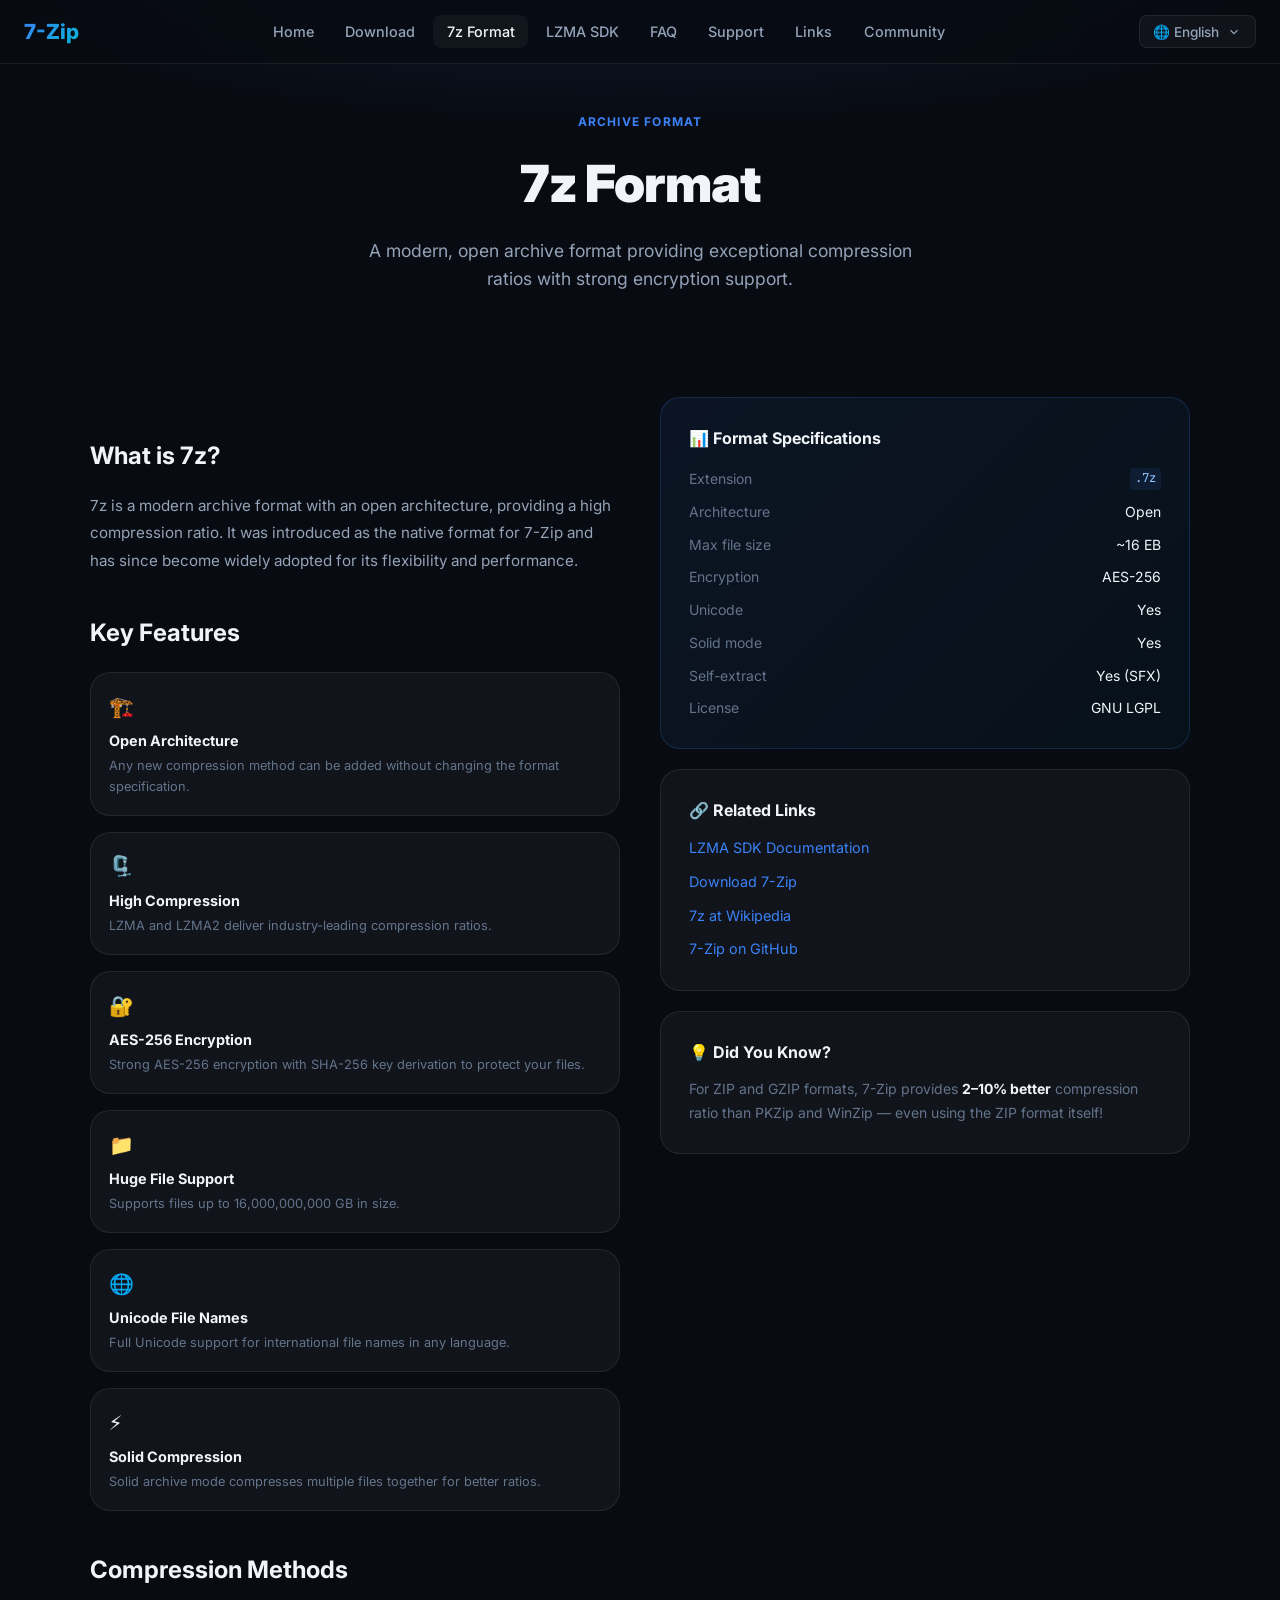
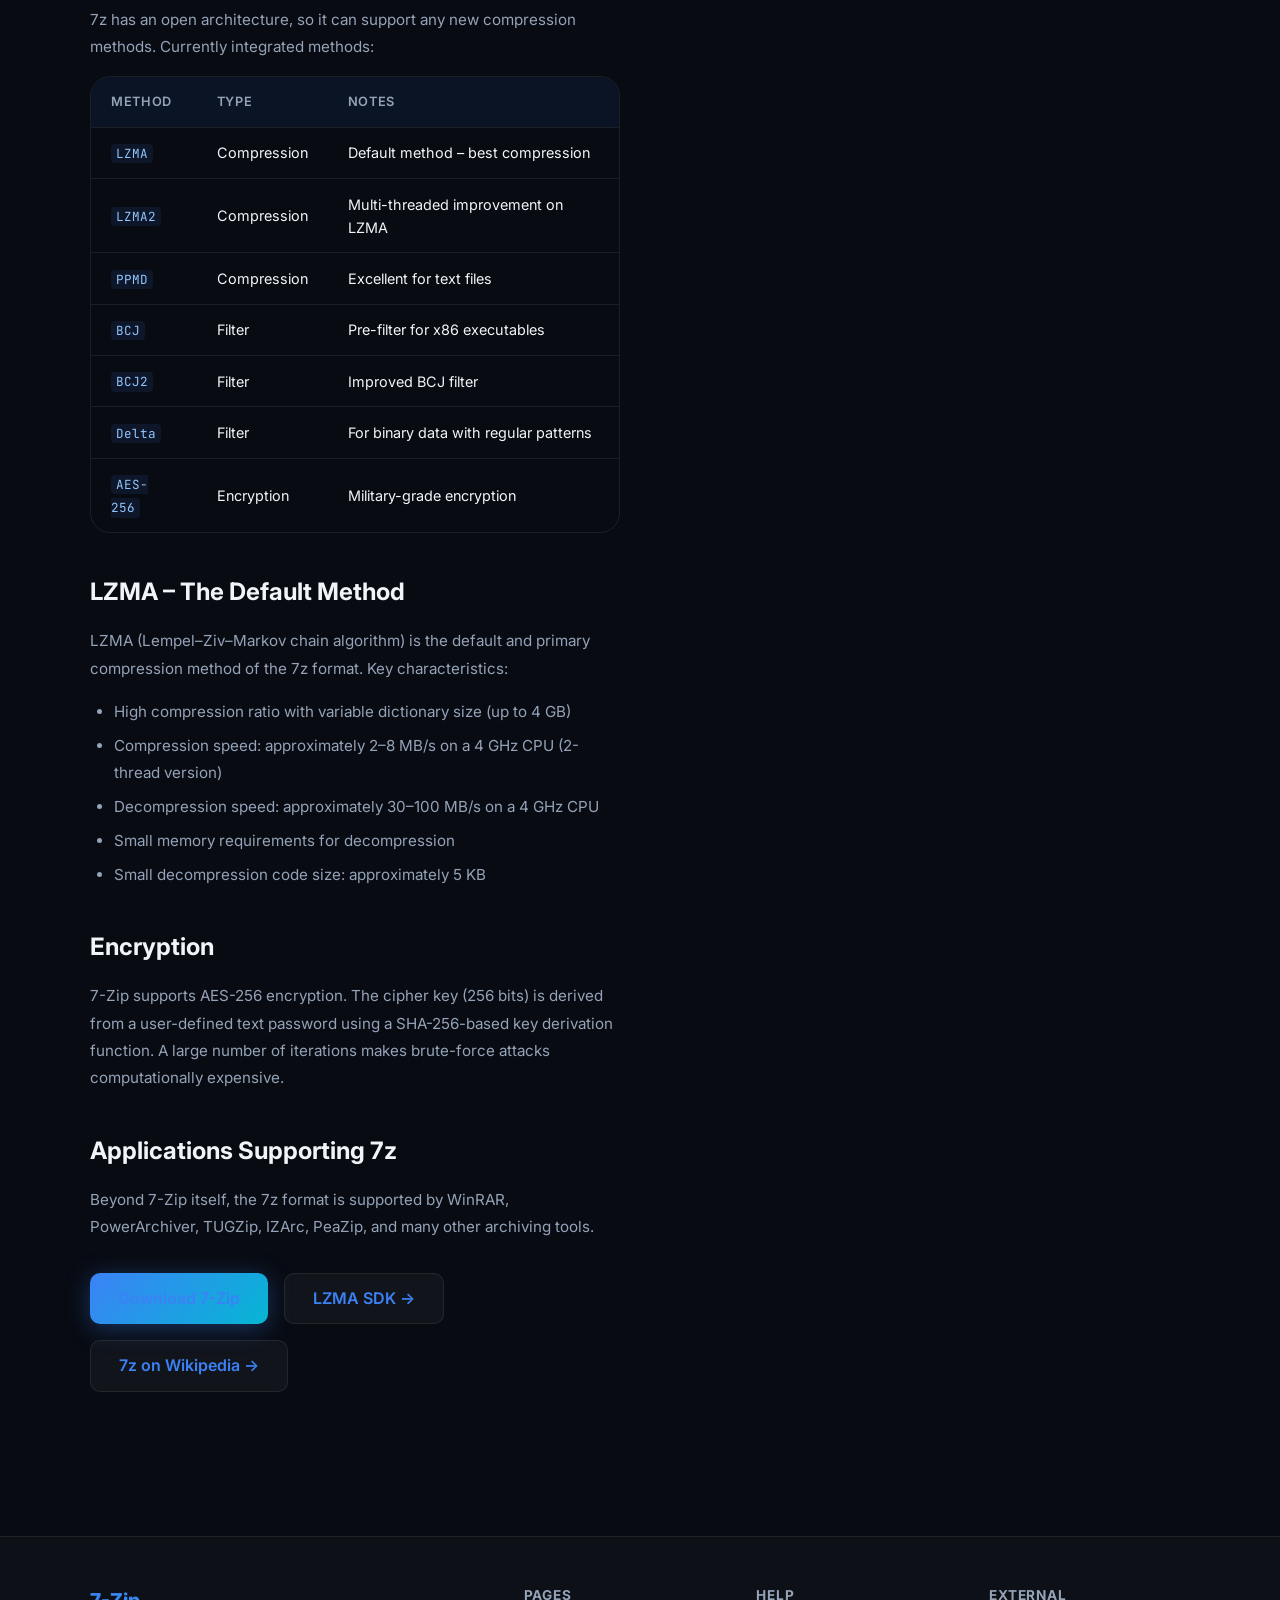
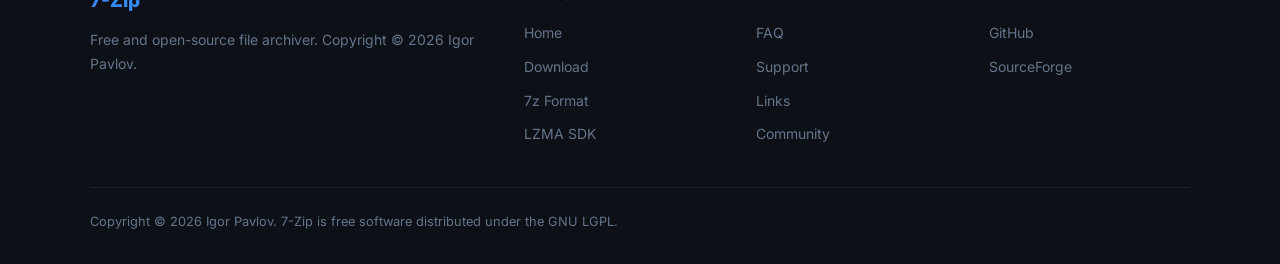
==== 7z.html @ 45fce955 "Initial state before redesign" ====
<!DOCTYPE html>
<html lang="en">
<head>
<meta charset="UTF-8">
<meta name="viewport" content="width=device-width,initial-scale=1">
<title>7z Format – 7-Zip</title>
<meta name="description" content="Learn about the 7z archive format – open architecture, high compression, AES-256 encryption, and more.">
<link rel="stylesheet" href="style.css">
<link rel="icon" href="https://www.7-zip.org/favicon.ico">
</head>
<body>
<nav class="navbar">
  <a href="index.html" class="nav-brand"><img src="7zip-logo.png" alt="7-Zip Logo" onerror="this.style.display='none'"><span class="brand-name">7-Zip</span></a>
  <ul class="nav-links" id="navLinks">
    <li><a href="index.html">Home</a></li><li><a href="download.html">Download</a></li>
    <li><a href="7z.html" class="active">7z Format</a></li><li><a href="sdk.html">LZMA SDK</a></li>
    <li><a href="faq.html">FAQ</a></li><li><a href="support.html">Support</a></li>
    <li><a href="links.html">Links</a></li><li><a href="contributors.html">Community</a></li>
  </ul>
  <div style="display:flex;align-items:center;gap:0.75rem">
    <div class="lang-dropdown" id="langDropdown">
      <button class="lang-btn">🌐 English <svg viewBox="0 0 24 24" fill="none" stroke="currentColor" stroke-width="2"><polyline points="6 9 12 15 18 9"/></svg></button>
      <div class="lang-menu">
        <a href="7z.html" class="current">🇬🇧 English</a>
        <a href="https://sparanoid.com/lab/7z/" target="_blank">🇨🇳 Chinese (Simplified)</a>
        <a href="https://www.7-zip.fr/" target="_blank">🇫🇷 French</a>
        <a href="https://www.7-zip.de/" target="_blank">🇩🇪 German</a>
        <a href="https://7-zip.opensource.jp/" target="_blank">🇯🇵 Japanese</a>
        <a href="https://7zip-es.updatestar.com/" target="_blank">🇪🇸 Spanish</a>
      </div>
    </div>
    <button class="hamburger" id="hamburger" aria-label="Toggle menu"><span></span><span></span><span></span></button>
  </div>
</nav>

<div class="page-hero">
  <div class="section-label">Archive Format</div>
  <h1>7z Format</h1>
  <p>A modern, open archive format providing exceptional compression ratios with strong encryption support.</p>
</div>

<section style="padding:3rem 1.5rem 5rem">
  <div class="container">
    <div class="grid-2" style="gap:2.5rem;align-items:start">
      <div class="prose">
        <h2>What is 7z?</h2>
        <p>7z is a modern archive format with an open architecture, providing a high compression ratio. It was introduced as the native format for 7-Zip and has since become widely adopted for its flexibility and performance.</p>

        <h2>Key Features</h2>
        <div class="grid-2" style="gap:1rem;margin:1.25rem 0">
          <div class="card" style="padding:1.1rem">
            <div style="font-size:1.25rem;margin-bottom:0.4rem">🏗️</div>
            <div style="font-weight:700;font-size:0.9rem;margin-bottom:0.25rem">Open Architecture</div>
            <div style="color:var(--text-muted);font-size:0.8rem">Any new compression method can be added without changing the format specification.</div>
          </div>
          <div class="card" style="padding:1.1rem">
            <div style="font-size:1.25rem;margin-bottom:0.4rem">🗜️</div>
            <div style="font-weight:700;font-size:0.9rem;margin-bottom:0.25rem">High Compression</div>
            <div style="color:var(--text-muted);font-size:0.8rem">LZMA and LZMA2 deliver industry-leading compression ratios.</div>
          </div>
          <div class="card" style="padding:1.1rem">
            <div style="font-size:1.25rem;margin-bottom:0.4rem">🔐</div>
            <div style="font-weight:700;font-size:0.9rem;margin-bottom:0.25rem">AES-256 Encryption</div>
            <div style="color:var(--text-muted);font-size:0.8rem">Strong AES-256 encryption with SHA-256 key derivation to protect your files.</div>
          </div>
          <div class="card" style="padding:1.1rem">
            <div style="font-size:1.25rem;margin-bottom:0.4rem">📁</div>
            <div style="font-weight:700;font-size:0.9rem;margin-bottom:0.25rem">Huge File Support</div>
            <div style="color:var(--text-muted);font-size:0.8rem">Supports files up to 16,000,000,000 GB in size.</div>
          </div>
          <div class="card" style="padding:1.1rem">
            <div style="font-size:1.25rem;margin-bottom:0.4rem">🌐</div>
            <div style="font-weight:700;font-size:0.9rem;margin-bottom:0.25rem">Unicode File Names</div>
            <div style="color:var(--text-muted);font-size:0.8rem">Full Unicode support for international file names in any language.</div>
          </div>
          <div class="card" style="padding:1.1rem">
            <div style="font-size:1.25rem;margin-bottom:0.4rem">⚡</div>
            <div style="font-weight:700;font-size:0.9rem;margin-bottom:0.25rem">Solid Compression</div>
            <div style="color:var(--text-muted);font-size:0.8rem">Solid archive mode compresses multiple files together for better ratios.</div>
          </div>
        </div>

        <h2>Compression Methods</h2>
        <p>7z has an open architecture, so it can support any new compression methods. Currently integrated methods:</p>
        <div class="table-wrap" style="margin:1rem 0">
          <table>
            <thead><tr><th>Method</th><th>Type</th><th>Notes</th></tr></thead>
            <tbody>
              <tr><td><code>LZMA</code></td><td>Compression</td><td>Default method – best compression</td></tr>
              <tr><td><code>LZMA2</code></td><td>Compression</td><td>Multi-threaded improvement on LZMA</td></tr>
              <tr><td><code>PPMD</code></td><td>Compression</td><td>Excellent for text files</td></tr>
              <tr><td><code>BCJ</code></td><td>Filter</td><td>Pre-filter for x86 executables</td></tr>
              <tr><td><code>BCJ2</code></td><td>Filter</td><td>Improved BCJ filter</td></tr>
              <tr><td><code>Delta</code></td><td>Filter</td><td>For binary data with regular patterns</td></tr>
              <tr><td><code>AES-256</code></td><td>Encryption</td><td>Military-grade encryption</td></tr>
            </tbody>
          </table>
        </div>

        <h2>LZMA – The Default Method</h2>
        <p>LZMA (Lempel–Ziv–Markov chain algorithm) is the default and primary compression method of the 7z format. Key characteristics:</p>
        <ul>
          <li>High compression ratio with variable dictionary size (up to 4 GB)</li>
          <li>Compression speed: approximately 2–8 MB/s on a 4 GHz CPU (2-thread version)</li>
          <li>Decompression speed: approximately 30–100 MB/s on a 4 GHz CPU</li>
          <li>Small memory requirements for decompression</li>
          <li>Small decompression code size: approximately 5 KB</li>
        </ul>

        <h2>Encryption</h2>
        <p>7-Zip supports AES-256 encryption. The cipher key (256 bits) is derived from a user-defined text password using a SHA-256-based key derivation function. A large number of iterations makes brute-force attacks computationally expensive.</p>

        <h2>Applications Supporting 7z</h2>
        <p>Beyond 7-Zip itself, the 7z format is supported by WinRAR, PowerArchiver, TUGZip, IZArc, PeaZip, and many other archiving tools.</p>

        <div style="margin-top:2rem;display:flex;gap:1rem;flex-wrap:wrap">
          <a href="download.html" class="btn btn-primary" id="dl7zPage">Download 7-Zip</a>
          <a href="sdk.html" class="btn btn-secondary" id="lzmaSdkLink">LZMA SDK →</a>
          <a href="https://en.wikipedia.org/wiki/7z" target="_blank" class="btn btn-secondary" id="wiki7zLink">7z on Wikipedia →</a>
        </div>
      </div>

      <!-- SIDEBAR -->
      <div style="display:flex;flex-direction:column;gap:1.25rem">
        <div class="card" style="background:linear-gradient(135deg,rgba(59,130,246,0.08),rgba(6,182,212,0.04));border-color:rgba(59,130,246,0.2)">
          <div style="font-weight:700;margin-bottom:1rem;font-size:1rem">📊 Format Specifications</div>
          <div style="display:flex;flex-direction:column;gap:0.65rem">
            <div style="display:flex;justify-content:space-between;font-size:0.875rem"><span style="color:var(--text-muted)">Extension</span><code>.7z</code></div>
            <div style="display:flex;justify-content:space-between;font-size:0.875rem"><span style="color:var(--text-muted)">Architecture</span><span>Open</span></div>
            <div style="display:flex;justify-content:space-between;font-size:0.875rem"><span style="color:var(--text-muted)">Max file size</span><span>~16 EB</span></div>
            <div style="display:flex;justify-content:space-between;font-size:0.875rem"><span style="color:var(--text-muted)">Encryption</span><span>AES-256</span></div>
            <div style="display:flex;justify-content:space-between;font-size:0.875rem"><span style="color:var(--text-muted)">Unicode</span><span>Yes</span></div>
            <div style="display:flex;justify-content:space-between;font-size:0.875rem"><span style="color:var(--text-muted)">Solid mode</span><span>Yes</span></div>
            <div style="display:flex;justify-content:space-between;font-size:0.875rem"><span style="color:var(--text-muted)">Self-extract</span><span>Yes (SFX)</span></div>
            <div style="display:flex;justify-content:space-between;font-size:0.875rem"><span style="color:var(--text-muted)">License</span><span>GNU LGPL</span></div>
          </div>
        </div>

        <div class="card">
          <div style="font-weight:700;margin-bottom:0.75rem;font-size:1rem">🔗 Related Links</div>
          <ul class="link-list">
            <li><a href="sdk.html">LZMA SDK Documentation</a></li>
            <li><a href="download.html">Download 7-Zip</a></li>
            <li><a href="https://en.wikipedia.org/wiki/7z" target="_blank">7z at Wikipedia</a></li>
            <li><a href="https://github.com/ip7z/7zip" target="_blank">7-Zip on GitHub</a></li>
          </ul>
        </div>

        <div class="card">
          <div style="font-weight:700;margin-bottom:0.75rem;font-size:1rem">💡 Did You Know?</div>
          <p style="color:var(--text-muted);font-size:0.875rem;line-height:1.7">For ZIP and GZIP formats, 7-Zip provides <strong style="color:var(--text)">2–10% better</strong> compression ratio than PKZip and WinZip — even using the ZIP format itself!</p>
        </div>
      </div>
    </div>
  </div>
</section>

<footer>
  <div class="footer-inner">
    <div class="footer-grid">
      <div class="footer-brand"><div style="font-size:1.2rem;font-weight:800;background:linear-gradient(135deg,#3b82f6,#06b6d4);-webkit-background-clip:text;-webkit-text-fill-color:transparent;background-clip:text">7-Zip</div><p>Free and open-source file archiver. Copyright &copy; 2026 Igor Pavlov.</p></div>
      <div class="footer-col"><h4>Pages</h4><ul><li><a href="index.html">Home</a></li><li><a href="download.html">Download</a></li><li><a href="7z.html">7z Format</a></li><li><a href="sdk.html">LZMA SDK</a></li></ul></div>
      <div class="footer-col"><h4>Help</h4><ul><li><a href="faq.html">FAQ</a></li><li><a href="support.html">Support</a></li><li><a href="links.html">Links</a></li><li><a href="contributors.html">Community</a></li></ul></div>
      <div class="footer-col"><h4>External</h4><ul><li><a href="https://github.com/ip7z/7zip" target="_blank">GitHub</a></li><li><a href="https://sourceforge.net/projects/sevenzip/" target="_blank">SourceForge</a></li></ul></div>
    </div>
    <div class="footer-bottom"><p>Copyright &copy; 2026 Igor Pavlov. 7-Zip is free software distributed under the GNU LGPL.</p></div>
  </div>
</footer>
<button class="scroll-top" id="scrollTop" aria-label="Scroll to top">↑</button>
<script src="script.js"></script>
</body>
</html>
---- style.css ----
@import url('https://fonts.googleapis.com/css2?family=Inter:wght@300;400;500;600;700;800;900&family=JetBrains+Mono:wght@400;600&display=swap');

:root {
  --bg: #080b12;
  --bg2: #0d1117;
  --bg3: #111827;
  --glass: rgba(255,255,255,0.04);
  --glass-border: rgba(255,255,255,0.08);
  --primary: #3b82f6;
  --primary-glow: rgba(59,130,246,0.4);
  --cyan: #06b6d4;
  --green: #10b981;
  --text: #f1f5f9;
  --text-muted: #64748b;
  --text-dim: #94a3b8;
  --radius: 12px;
  --radius-lg: 20px;
  --transition: 0.25s cubic-bezier(0.4,0,0.2,1);
}

*,*::before,*::after{box-sizing:border-box;margin:0;padding:0}

html{scroll-behavior:smooth}

body{
  font-family:'Inter',system-ui,sans-serif;
  background:var(--bg);
  color:var(--text);
  line-height:1.6;
  min-height:100vh;
  overflow-x:hidden;
}

/* NAV */
.navbar{
  position:fixed;top:0;left:0;right:0;z-index:1000;
  background:rgba(8,11,18,0.85);
  backdrop-filter:blur(20px);
  border-bottom:1px solid var(--glass-border);
  padding:0 1.5rem;
  height:64px;
  display:flex;align-items:center;justify-content:space-between;
  transition:background var(--transition);
}
.nav-brand{
  display:flex;align-items:center;gap:0.75rem;
  text-decoration:none;color:var(--text);
  font-weight:800;font-size:1.3rem;
}
.nav-brand img{height:36px;width:auto}
.nav-brand .brand-name{
  background:linear-gradient(135deg,#3b82f6,#06b6d4);
  -webkit-background-clip:text;-webkit-text-fill-color:transparent;background-clip:text;
}
.nav-links{
  display:flex;align-items:center;gap:0.25rem;
  list-style:none;
}
.nav-links a{
  color:var(--text-dim);text-decoration:none;font-size:0.9rem;font-weight:500;
  padding:0.5rem 0.85rem;border-radius:8px;
  transition:all var(--transition);
}
.nav-links a:hover,.nav-links a.active{color:var(--text);background:var(--glass)}

/* Language dropdown */
.lang-dropdown{position:relative}
.lang-btn{
  display:flex;align-items:center;gap:0.5rem;
  background:var(--glass);border:1px solid var(--glass-border);
  color:var(--text-dim);font-size:0.85rem;font-weight:500;
  padding:0.45rem 0.85rem;border-radius:8px;cursor:pointer;
  transition:all var(--transition);font-family:inherit;
}
.lang-btn:hover{color:var(--text);border-color:var(--primary)}
.lang-btn svg{width:14px;height:14px;transition:transform var(--transition)}
.lang-dropdown.open .lang-btn svg{transform:rotate(180deg)}
.lang-menu{
  position:absolute;top:calc(100% + 8px);right:0;
  background:var(--bg3);border:1px solid var(--glass-border);
  border-radius:var(--radius);padding:0.5rem;
  min-width:200px;display:none;z-index:999;
  box-shadow:0 20px 60px rgba(0,0,0,0.5);
}
.lang-dropdown.open .lang-menu{display:block}
.lang-menu a{
  display:block;color:var(--text-dim);text-decoration:none;
  font-size:0.875rem;padding:0.5rem 0.75rem;border-radius:6px;
  transition:all var(--transition);
}
.lang-menu a:hover{color:var(--text);background:var(--glass)}
.lang-menu a.current{color:var(--primary);background:rgba(59,130,246,0.1)}

/* Hamburger */
.hamburger{display:none;flex-direction:column;gap:5px;cursor:pointer;background:none;border:none;padding:0.5rem}
.hamburger span{display:block;width:22px;height:2px;background:var(--text-dim);border-radius:2px;transition:all var(--transition)}

/* HERO */
.hero{
  min-height:100vh;display:flex;align-items:center;justify-content:center;
  text-align:center;padding:8rem 1.5rem 4rem;
  position:relative;overflow:hidden;
}
.hero-bg{
  position:absolute;inset:0;z-index:0;
  background:radial-gradient(ellipse 80% 60% at 50% 0%,rgba(59,130,246,0.12) 0%,transparent 70%),
             radial-gradient(ellipse 50% 50% at 80% 80%,rgba(6,182,212,0.08) 0%,transparent 60%);
}
.hero-content{position:relative;z-index:1;max-width:800px;margin:0 auto}
.hero-badge{
  display:inline-flex;align-items:center;gap:0.5rem;
  background:rgba(59,130,246,0.1);border:1px solid rgba(59,130,246,0.25);
  color:var(--primary);font-size:0.8rem;font-weight:600;letter-spacing:0.05em;
  padding:0.35rem 1rem;border-radius:50px;margin-bottom:1.5rem;
  text-transform:uppercase;
}
.hero h1{
  font-size:clamp(2.5rem,6vw,5rem);font-weight:900;line-height:1.1;
  margin-bottom:1.25rem;letter-spacing:-0.02em;
}
.hero h1 span{
  background:linear-gradient(135deg,#3b82f6 0%,#06b6d4 50%,#10b981 100%);
  -webkit-background-clip:text;-webkit-text-fill-color:transparent;background-clip:text;
}
.hero-desc{font-size:1.2rem;color:var(--text-dim);max-width:560px;margin:0 auto 2.5rem}
.hero-actions{display:flex;gap:1rem;justify-content:center;flex-wrap:wrap}
.btn{
  display:inline-flex;align-items:center;gap:0.5rem;
  padding:0.75rem 1.75rem;border-radius:10px;
  font-size:1rem;font-weight:600;text-decoration:none;
  cursor:pointer;border:none;font-family:inherit;
  transition:all var(--transition);position:relative;overflow:hidden;
}
.btn-primary{
  background:linear-gradient(135deg,#3b82f6,#06b6d4);
  color:#fff;box-shadow:0 4px 24px rgba(59,130,246,0.35);
}
.btn-primary:hover{transform:translateY(-2px);box-shadow:0 8px 32px rgba(59,130,246,0.5)}
.btn-secondary{
  background:var(--glass);border:1px solid var(--glass-border);color:var(--text);
}
.btn-secondary:hover{background:rgba(255,255,255,0.08);border-color:rgba(255,255,255,0.15);transform:translateY(-2px)}
.btn-green{background:linear-gradient(135deg,#10b981,#059669);color:#fff;box-shadow:0 4px 24px rgba(16,185,129,0.3)}
.btn-green:hover{transform:translateY(-2px);box-shadow:0 8px 32px rgba(16,185,129,0.45)}
.btn-sm{padding:0.5rem 1.1rem;font-size:0.875rem}

/* STATS */
.stats-bar{
  display:flex;justify-content:center;gap:3rem;flex-wrap:wrap;
  padding:2rem 1.5rem;margin-top:1rem;
}
.stat-item{text-align:center}
.stat-num{font-size:1.75rem;font-weight:800;color:var(--text)}
.stat-num span{background:linear-gradient(135deg,#3b82f6,#06b6d4);-webkit-background-clip:text;-webkit-text-fill-color:transparent;background-clip:text}
.stat-label{font-size:0.8rem;color:var(--text-muted);text-transform:uppercase;letter-spacing:0.05em;font-weight:500}

/* SECTIONS */
section{padding:5rem 1.5rem}
.container{max-width:1100px;margin:0 auto}
.section-label{
  font-size:0.75rem;font-weight:700;text-transform:uppercase;letter-spacing:0.1em;
  color:var(--primary);margin-bottom:0.75rem;
}
.section-title{font-size:clamp(1.75rem,3vw,2.5rem);font-weight:800;margin-bottom:1rem;letter-spacing:-0.01em}
.section-desc{color:var(--text-dim);font-size:1.05rem;max-width:550px}

/* CARDS */
.card{
  background:var(--glass);border:1px solid var(--glass-border);
  border-radius:var(--radius-lg);padding:1.75rem;
  transition:all var(--transition);
}
.card:hover{border-color:rgba(59,130,246,0.3);background:rgba(255,255,255,0.06);transform:translateY(-2px)}

.grid-2{display:grid;grid-template-columns:repeat(auto-fit,minmax(280px,1fr));gap:1.5rem}
.grid-3{display:grid;grid-template-columns:repeat(auto-fit,minmax(220px,1fr));gap:1.5rem}
.grid-4{display:grid;grid-template-columns:repeat(auto-fit,minmax(180px,1fr));gap:1.25rem}

/* FEATURE CARD */
.feature-icon{
  width:48px;height:48px;border-radius:12px;
  background:rgba(59,130,246,0.1);border:1px solid rgba(59,130,246,0.2);
  display:flex;align-items:center;justify-content:center;
  margin-bottom:1rem;font-size:1.5rem;
}
.feature-title{font-size:1.05rem;font-weight:700;margin-bottom:0.5rem}
.feature-desc{color:var(--text-dim);font-size:0.9rem;line-height:1.6}

/* TABLE */
.table-wrap{overflow-x:auto;border-radius:var(--radius-lg);border:1px solid var(--glass-border)}
table{width:100%;border-collapse:collapse;font-size:0.9rem}
th{background:rgba(59,130,246,0.08);color:var(--text-dim);font-weight:600;font-size:0.8rem;text-transform:uppercase;letter-spacing:0.05em;padding:0.9rem 1.25rem;text-align:left}
td{padding:0.85rem 1.25rem;border-top:1px solid var(--glass-border)}
tr:hover td{background:var(--glass)}
.badge{
  display:inline-block;padding:0.2rem 0.65rem;border-radius:50px;font-size:0.75rem;font-weight:600;
}
.badge-blue{background:rgba(59,130,246,0.15);color:#60a5fa}
.badge-green{background:rgba(16,185,129,0.15);color:#34d399}
.badge-orange{background:rgba(245,158,11,0.15);color:#fbbf24}
.badge-purple{background:rgba(168,85,247,0.15);color:#c084fc}

/* CODE */
pre,code{font-family:'JetBrains Mono',monospace}
pre{
  background:rgba(0,0,0,0.4);border:1px solid var(--glass-border);
  border-radius:var(--radius);padding:1.25rem;overflow-x:auto;font-size:0.875rem;
  color:#a5f3fc;line-height:1.7;margin:1rem 0;
}
code{background:rgba(59,130,246,0.1);color:#93c5fd;padding:0.1em 0.4em;border-radius:4px;font-size:0.875em}

/* FAQ ACCORDION */
.faq-item{border:1px solid var(--glass-border);border-radius:var(--radius);margin-bottom:0.75rem;overflow:hidden;transition:border-color var(--transition)}
.faq-item.open{border-color:rgba(59,130,246,0.3)}
.faq-question{
  width:100%;background:var(--glass);border:none;color:var(--text);
  font-family:inherit;font-size:0.95rem;font-weight:600;
  padding:1.1rem 1.25rem;text-align:left;cursor:pointer;
  display:flex;justify-content:space-between;align-items:center;gap:1rem;
  transition:background var(--transition);
}
.faq-question:hover{background:rgba(255,255,255,0.06)}
.faq-icon{flex-shrink:0;width:20px;height:20px;background:rgba(59,130,246,0.15);border-radius:50%;display:flex;align-items:center;justify-content:center;transition:transform var(--transition);font-size:0.8rem}
.faq-item.open .faq-icon{transform:rotate(45deg);background:var(--primary)}
.faq-answer{max-height:0;overflow:hidden;transition:max-height 0.4s ease;padding:0 1.25rem}
.faq-item.open .faq-answer{max-height:800px;padding-bottom:1.25rem}
.faq-answer p,.faq-answer li{color:var(--text-dim);font-size:0.9rem;line-height:1.75}
.faq-answer ul{padding-left:1.25rem;margin-top:0.5rem}
.faq-answer li{margin-bottom:0.35rem}

/* PAGE HERO (sub-pages) */
.page-hero{
  padding:7rem 1.5rem 3.5rem;
  background:radial-gradient(ellipse 70% 50% at 50% 0%,rgba(59,130,246,0.1) 0%,transparent 70%);
  text-align:center;
}
.page-hero h1{font-size:clamp(2rem,4vw,3.25rem);font-weight:900;margin-bottom:0.75rem;letter-spacing:-0.02em}
.page-hero p{color:var(--text-dim);font-size:1.1rem;max-width:560px;margin:0 auto}

/* DOWNLOAD */
.dl-section{margin-bottom:3rem}
.dl-section-title{
  font-size:1.25rem;font-weight:700;margin-bottom:1.25rem;
  display:flex;align-items:center;gap:0.75rem;
}
.dl-section-title::before{content:'';display:block;width:4px;height:22px;background:linear-gradient(180deg,#3b82f6,#06b6d4);border-radius:4px}
.os-tabs{display:flex;gap:0.5rem;flex-wrap:wrap;margin-bottom:1.5rem}
.os-tab{
  background:var(--glass);border:1px solid var(--glass-border);
  color:var(--text-dim);font-size:0.85rem;font-weight:600;
  padding:0.5rem 1.1rem;border-radius:8px;cursor:pointer;
  transition:all var(--transition);font-family:inherit;
}
.os-tab:hover,.os-tab.active{color:var(--text);background:rgba(59,130,246,0.1);border-color:rgba(59,130,246,0.3)}

/* CONTRIBUTORS */
.contrib-card{
  background:var(--glass);border:1px solid var(--glass-border);
  border-radius:var(--radius-lg);padding:1.5rem;
  display:flex;align-items:center;gap:1rem;
  transition:all var(--transition);
}
.contrib-card:hover{border-color:rgba(59,130,246,0.3);transform:translateY(-2px)}
.contrib-avatar{
  width:52px;height:52px;border-radius:50%;
  background:linear-gradient(135deg,#3b82f6,#06b6d4);
  display:flex;align-items:center;justify-content:center;
  font-weight:700;font-size:1.2rem;color:#fff;flex-shrink:0;
}
.contrib-avatar img{width:52px;height:52px;border-radius:50%;object-fit:cover}
.contrib-name{font-weight:700;font-size:0.95rem}
.contrib-role{color:var(--text-dim);font-size:0.8rem;margin-top:0.15rem}

/* GITHUB STATS */
.gh-stat{
  background:var(--glass);border:1px solid var(--glass-border);
  border-radius:var(--radius-lg);padding:1.5rem;text-align:center;
}
.gh-stat-num{font-size:2rem;font-weight:800;line-height:1}
.gh-stat-num.blue{background:linear-gradient(135deg,#3b82f6,#06b6d4);-webkit-background-clip:text;-webkit-text-fill-color:transparent;background-clip:text}
.gh-stat-num.green{background:linear-gradient(135deg,#10b981,#06b6d4);-webkit-background-clip:text;-webkit-text-fill-color:transparent;background-clip:text}
.gh-stat-num.orange{background:linear-gradient(135deg,#f59e0b,#ef4444);-webkit-background-clip:text;-webkit-text-fill-color:transparent;background-clip:text}
.gh-stat-label{font-size:0.8rem;color:var(--text-muted);text-transform:uppercase;letter-spacing:0.05em;margin-top:0.35rem;font-weight:500}

/* LANG BAR */
.lang-bar{
  background:rgba(59,130,246,0.05);border:1px solid rgba(59,130,246,0.12);
  border-radius:var(--radius);padding:1rem 1.5rem;
  display:flex;align-items:center;gap:1rem;flex-wrap:wrap;margin-top:1rem;
}
.lang-bar-label{color:var(--text-muted);font-size:0.85rem;font-weight:600}
.lang-bar a{color:var(--text-dim);text-decoration:none;font-size:0.85rem;padding:0.25rem 0.6rem;border-radius:6px;border:1px solid transparent;transition:all var(--transition)}
.lang-bar a:hover{color:var(--primary);border-color:rgba(59,130,246,0.3);background:rgba(59,130,246,0.08)}
.lang-bar a.current{color:#fff;background:var(--primary);border-color:var(--primary)}

/* LINKS PAGE */
.link-group{margin-bottom:2.5rem}
.link-group h3{font-size:1.1rem;font-weight:700;margin-bottom:1rem;color:var(--text)}
.link-list{list-style:none;display:flex;flex-direction:column;gap:0.5rem}
.link-list a{
  color:var(--primary);text-decoration:none;font-size:0.9rem;
  display:inline-flex;align-items:center;gap:0.4rem;
  transition:color var(--transition);
}
.link-list a:hover{color:var(--cyan);text-decoration:underline}

/* FOOTER */
footer{
  background:var(--bg2);border-top:1px solid var(--glass-border);
  padding:3rem 1.5rem 2rem;margin-top:4rem;
}
.footer-inner{max-width:1100px;margin:0 auto}
.footer-grid{display:grid;grid-template-columns:2fr repeat(3,1fr);gap:2rem;margin-bottom:2.5rem}
.footer-brand p{color:var(--text-muted);font-size:0.875rem;margin-top:0.75rem;line-height:1.7}
.footer-col h4{font-size:0.85rem;font-weight:700;text-transform:uppercase;letter-spacing:0.06em;color:var(--text-dim);margin-bottom:0.85rem}
.footer-col ul{list-style:none;display:flex;flex-direction:column;gap:0.5rem}
.footer-col a{color:var(--text-muted);text-decoration:none;font-size:0.875rem;transition:color var(--transition)}
.footer-col a:hover{color:var(--text)}
.footer-bottom{border-top:1px solid var(--glass-border);padding-top:1.5rem;display:flex;justify-content:space-between;align-items:center;flex-wrap:wrap;gap:0.75rem}
.footer-bottom p{color:var(--text-muted);font-size:0.8rem}

/* SCROLL INDICATOR */
.scroll-top{
  position:fixed;bottom:2rem;right:2rem;z-index:900;
  width:44px;height:44px;border-radius:50%;
  background:linear-gradient(135deg,#3b82f6,#06b6d4);
  border:none;cursor:pointer;color:#fff;font-size:1.1rem;
  display:flex;align-items:center;justify-content:center;
  box-shadow:0 4px 20px rgba(59,130,246,0.4);
  opacity:0;pointer-events:none;transition:all var(--transition);
}
.scroll-top.visible{opacity:1;pointer-events:auto}
.scroll-top:hover{transform:translateY(-3px);box-shadow:0 8px 30px rgba(59,130,246,0.5)}

/* DIVIDER */
.divider{height:1px;background:var(--glass-border);margin:0 auto}

/* MOBILE */
@media(max-width:900px){
  .footer-grid{grid-template-columns:1fr 1fr}
  .nav-links{display:none;position:fixed;top:64px;left:0;right:0;background:rgba(8,11,18,0.97);backdrop-filter:blur(20px);flex-direction:column;padding:1.5rem;gap:0.25rem;border-bottom:1px solid var(--glass-border)}
  .nav-links.open{display:flex}
  .nav-links a{padding:0.75rem 1rem}
  .hamburger{display:flex}
  .stats-bar{gap:1.5rem}
}
@media(max-width:600px){
  .footer-grid{grid-template-columns:1fr}
  .hero-actions{flex-direction:column;align-items:center}
  .footer-bottom{flex-direction:column;text-align:center}
}

/* PROSE */
.prose h2{font-size:1.5rem;font-weight:700;margin:2.5rem 0 1rem;color:var(--text)}
.prose h3{font-size:1.15rem;font-weight:700;margin:2rem 0 0.75rem;color:var(--text)}
.prose h4{font-size:1rem;font-weight:700;margin:1.5rem 0 0.5rem;color:var(--text-dim)}
.prose p{color:var(--text-dim);margin-bottom:1rem;line-height:1.8;font-size:0.95rem}
.prose ul,.prose ol{color:var(--text-dim);font-size:0.95rem;line-height:1.8;padding-left:1.5rem;margin-bottom:1rem}
.prose li{margin-bottom:0.4rem}
.prose a{color:var(--primary);text-decoration:none}
.prose a:hover{text-decoration:underline}
.prose strong{color:var(--text);font-weight:600}

/* ANNOUNCE BANNER */
.announce{
  background:linear-gradient(90deg,rgba(59,130,246,0.12),rgba(6,182,212,0.08));
  border:1px solid rgba(59,130,246,0.2);border-radius:var(--radius);
  padding:1rem 1.5rem;display:flex;align-items:center;gap:1rem;flex-wrap:wrap;
  margin-bottom:2rem;
}
.announce-icon{font-size:1.25rem}
.announce-text{flex:1;color:var(--text);font-size:0.9rem}
.announce-text strong{color:#60a5fa}

/* LANG PROGRESS (codebase) */
.lang-progress{margin-top:1rem}
.lang-row{display:flex;align-items:center;gap:1rem;margin-bottom:0.65rem}
.lang-row-name{width:80px;font-size:0.85rem;color:var(--text-dim);font-weight:500}
.lang-row-bar{flex:1;height:8px;background:rgba(255,255,255,0.06);border-radius:50px;overflow:hidden}
.lang-row-fill{height:100%;border-radius:50px;transition:width 1s ease}
.lang-row-pct{font-size:0.8rem;color:var(--text-muted);width:42px;text-align:right}
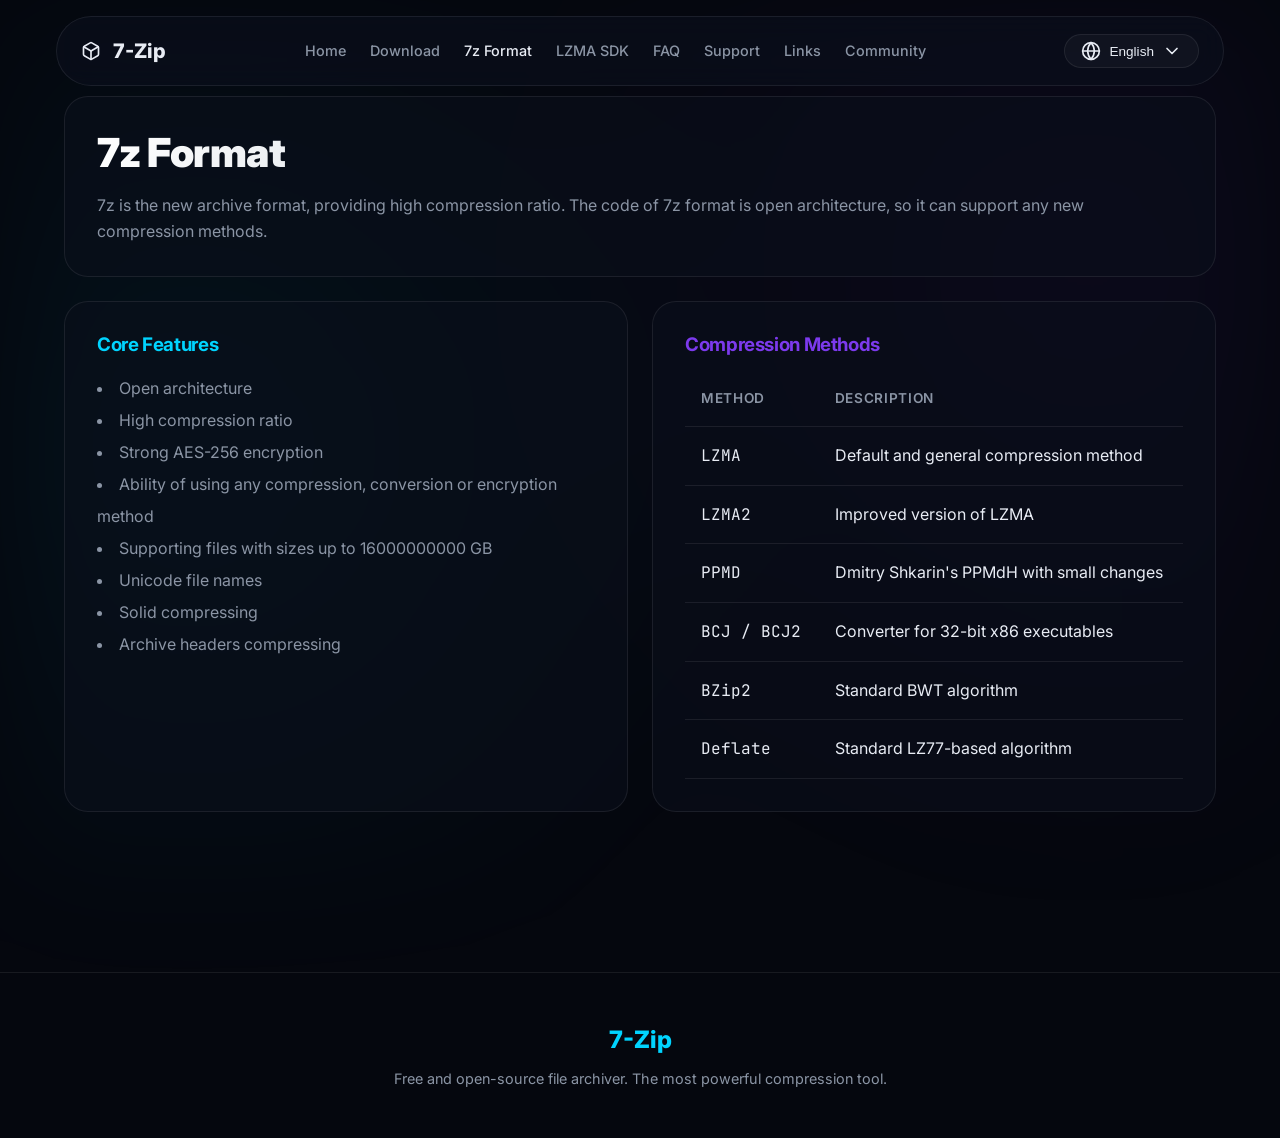
==== commit 3dd644ad: "feat: complete data-forge ui redesign with 13 languages" ====
--- a/7z.html
+++ b/7z.html
@@ -3,170 +3,90 @@
 <head>
 <meta charset="UTF-8">
 <meta name="viewport" content="width=device-width,initial-scale=1">
-<title>7z Format – 7-Zip</title>
-<meta name="description" content="Learn about the 7z archive format – open architecture, high compression, AES-256 encryption, and more.">
+<title>7z Format Specifications – 7-Zip</title>
+<meta name="description" content="Technical specifications and features of the 7z archive format. Learn about LZMA/LZMA2 compression, AES-256 encryption, and multithreading.">
+<link rel="canonical" href="https://www.7-zip.org/7z.html">
+<link rel="sitemap" type="application/xml" title="Sitemap" href="/sitemap.xml">
+<meta property="og:title" content="7z Format Specifications">
+<meta property="og:description" content="Technical details about the highly compressed 7z file format.">
+<meta property="og:type" content="website">
+<meta property="og:url" content="https://www.7-zip.org/7z.html">
 <link rel="stylesheet" href="style.css">
 <link rel="icon" href="https://www.7-zip.org/favicon.ico">
 </head>
 <body>
+<div class="bg-mesh"></div>
+
+<!-- Navbar -->
 <nav class="navbar">
-  <a href="index.html" class="nav-brand"><img src="7zip-logo.png" alt="7-Zip Logo" onerror="this.style.display='none'"><span class="brand-name">7-Zip</span></a>
-  <ul class="nav-links" id="navLinks">
-    <li><a href="index.html">Home</a></li><li><a href="download.html">Download</a></li>
-    <li><a href="7z.html" class="active">7z Format</a></li><li><a href="sdk.html">LZMA SDK</a></li>
-    <li><a href="faq.html">FAQ</a></li><li><a href="support.html">Support</a></li>
-    <li><a href="links.html">Links</a></li><li><a href="contributors.html">Community</a></li>
+  <a href="index.html" class="nav-brand">
+    <svg width="24" height="24" viewBox="0 0 24 24"><path d="M21 16V8a2 2 0 0 0-1-1.73l-7-4a2 2 0 0 0-2 0l-7 4A2 2 0 0 0 3 8v8a2 2 0 0 0 1 1.73l7 4a2 2 0 0 0 2 0l7-4A2 2 0 0 0 21 16z"></path><polyline points="3.27 6.96 12 12.01 20.73 6.96"></polyline><line x1="12" y1="22.08" x2="12" y2="12"></line></svg>
+    <span>7-Zip</span>
+  </a>
+  <ul class="nav-links">
+    <li><a href="index.html" data-i18n="nav_home">Home</a></li>
+    <li><a href="download.html" data-i18n="nav_download">Download</a></li>
+    <li><a href="7z.html" class="active" data-i18n="nav_7z">7z Format</a></li>
+    <li><a href="sdk.html" data-i18n="nav_sdk">LZMA SDK</a></li>
+    <li><a href="faq.html" data-i18n="nav_faq">FAQ</a></li>
+    <li><a href="support.html" data-i18n="nav_support">Support</a></li>
+    <li><a href="links.html" data-i18n="nav_links">Links</a></li>
+    <li><a href="contributors.html" data-i18n="nav_community">Community</a></li>
   </ul>
-  <div style="display:flex;align-items:center;gap:0.75rem">
-    <div class="lang-dropdown" id="langDropdown">
-      <button class="lang-btn">🌐 English <svg viewBox="0 0 24 24" fill="none" stroke="currentColor" stroke-width="2"><polyline points="6 9 12 15 18 9"/></svg></button>
-      <div class="lang-menu">
-        <a href="7z.html" class="current">🇬🇧 English</a>
-        <a href="https://sparanoid.com/lab/7z/" target="_blank">🇨🇳 Chinese (Simplified)</a>
-        <a href="https://www.7-zip.fr/" target="_blank">🇫🇷 French</a>
-        <a href="https://www.7-zip.de/" target="_blank">🇩🇪 German</a>
-        <a href="https://7-zip.opensource.jp/" target="_blank">🇯🇵 Japanese</a>
-        <a href="https://7zip-es.updatestar.com/" target="_blank">🇪🇸 Spanish</a>
-      </div>
+  <div class="lang-dropdown">
+    <button class="lang-btn">
+      <svg width="16" height="16" viewBox="0 0 24 24"><circle cx="12" cy="12" r="10"></circle><line x1="2" y1="12" x2="22" y2="12"></line><path d="M12 2a15.3 15.3 0 0 1 4 10 15.3 15.3 0 0 1-4 10 15.3 15.3 0 0 1-4-10 15.3 15.3 0 0 1 4-10z"></path></svg>
+      <span id="activeLang">English</span>
+      <svg width="14" height="14" viewBox="0 0 24 24"><polyline points="6 9 12 15 18 9"></polyline></svg>
+    </button>
+    <div class="lang-menu">
+      <button data-lang="en">English</button><button data-lang="zh-CN">简体中文</button><button data-lang="zh-TW">繁體中文</button><button data-lang="hi">हिन्दी</button><button data-lang="bn">বাংলা</button><button data-lang="es">Español</button><button data-lang="pt-BR">Português</button><button data-lang="ja">日本語</button><button data-lang="fr">Français</button><button data-lang="de">Deutsch</button><button data-lang="th">ไทย</button><button data-lang="vi">Tiếng Việt</button><button data-lang="eo">Esperanto</button>
     </div>
-    <button class="hamburger" id="hamburger" aria-label="Toggle menu"><span></span><span></span><span></span></button>
   </div>
 </nav>
 
-<div class="page-hero">
-  <div class="section-label">Archive Format</div>
-  <h1>7z Format</h1>
-  <p>A modern, open archive format providing exceptional compression ratios with strong encryption support.</p>
-</div>
-
-<section style="padding:3rem 1.5rem 5rem">
-  <div class="container">
-    <div class="grid-2" style="gap:2.5rem;align-items:start">
-      <div class="prose">
-        <h2>What is 7z?</h2>
-        <p>7z is a modern archive format with an open architecture, providing a high compression ratio. It was introduced as the native format for 7-Zip and has since become widely adopted for its flexibility and performance.</p>
-
-        <h2>Key Features</h2>
-        <div class="grid-2" style="gap:1rem;margin:1.25rem 0">
-          <div class="card" style="padding:1.1rem">
-            <div style="font-size:1.25rem;margin-bottom:0.4rem">🏗️</div>
-            <div style="font-weight:700;font-size:0.9rem;margin-bottom:0.25rem">Open Architecture</div>
-            <div style="color:var(--text-muted);font-size:0.8rem">Any new compression method can be added without changing the format specification.</div>
-          </div>
-          <div class="card" style="padding:1.1rem">
-            <div style="font-size:1.25rem;margin-bottom:0.4rem">🗜️</div>
-            <div style="font-weight:700;font-size:0.9rem;margin-bottom:0.25rem">High Compression</div>
-            <div style="color:var(--text-muted);font-size:0.8rem">LZMA and LZMA2 deliver industry-leading compression ratios.</div>
-          </div>
-          <div class="card" style="padding:1.1rem">
-            <div style="font-size:1.25rem;margin-bottom:0.4rem">🔐</div>
-            <div style="font-weight:700;font-size:0.9rem;margin-bottom:0.25rem">AES-256 Encryption</div>
-            <div style="color:var(--text-muted);font-size:0.8rem">Strong AES-256 encryption with SHA-256 key derivation to protect your files.</div>
-          </div>
-          <div class="card" style="padding:1.1rem">
-            <div style="font-size:1.25rem;margin-bottom:0.4rem">📁</div>
-            <div style="font-weight:700;font-size:0.9rem;margin-bottom:0.25rem">Huge File Support</div>
-            <div style="color:var(--text-muted);font-size:0.8rem">Supports files up to 16,000,000,000 GB in size.</div>
-          </div>
-          <div class="card" style="padding:1.1rem">
-            <div style="font-size:1.25rem;margin-bottom:0.4rem">🌐</div>
-            <div style="font-weight:700;font-size:0.9rem;margin-bottom:0.25rem">Unicode File Names</div>
-            <div style="color:var(--text-muted);font-size:0.8rem">Full Unicode support for international file names in any language.</div>
-          </div>
-          <div class="card" style="padding:1.1rem">
-            <div style="font-size:1.25rem;margin-bottom:0.4rem">⚡</div>
-            <div style="font-weight:700;font-size:0.9rem;margin-bottom:0.25rem">Solid Compression</div>
-            <div style="color:var(--text-muted);font-size:0.8rem">Solid archive mode compresses multiple files together for better ratios.</div>
-          </div>
-        </div>
-
-        <h2>Compression Methods</h2>
-        <p>7z has an open architecture, so it can support any new compression methods. Currently integrated methods:</p>
-        <div class="table-wrap" style="margin:1rem 0">
-          <table>
-            <thead><tr><th>Method</th><th>Type</th><th>Notes</th></tr></thead>
-            <tbody>
-              <tr><td><code>LZMA</code></td><td>Compression</td><td>Default method – best compression</td></tr>
-              <tr><td><code>LZMA2</code></td><td>Compression</td><td>Multi-threaded improvement on LZMA</td></tr>
-              <tr><td><code>PPMD</code></td><td>Compression</td><td>Excellent for text files</td></tr>
-              <tr><td><code>BCJ</code></td><td>Filter</td><td>Pre-filter for x86 executables</td></tr>
-              <tr><td><code>BCJ2</code></td><td>Filter</td><td>Improved BCJ filter</td></tr>
-              <tr><td><code>Delta</code></td><td>Filter</td><td>For binary data with regular patterns</td></tr>
-              <tr><td><code>AES-256</code></td><td>Encryption</td><td>Military-grade encryption</td></tr>
-            </tbody>
-          </table>
-        </div>
-
-        <h2>LZMA – The Default Method</h2>
-        <p>LZMA (Lempel–Ziv–Markov chain algorithm) is the default and primary compression method of the 7z format. Key characteristics:</p>
-        <ul>
-          <li>High compression ratio with variable dictionary size (up to 4 GB)</li>
-          <li>Compression speed: approximately 2–8 MB/s on a 4 GHz CPU (2-thread version)</li>
-          <li>Decompression speed: approximately 30–100 MB/s on a 4 GHz CPU</li>
-          <li>Small memory requirements for decompression</li>
-          <li>Small decompression code size: approximately 5 KB</li>
-        </ul>
-
-        <h2>Encryption</h2>
-        <p>7-Zip supports AES-256 encryption. The cipher key (256 bits) is derived from a user-defined text password using a SHA-256-based key derivation function. A large number of iterations makes brute-force attacks computationally expensive.</p>
-
-        <h2>Applications Supporting 7z</h2>
-        <p>Beyond 7-Zip itself, the 7z format is supported by WinRAR, PowerArchiver, TUGZip, IZArc, PeaZip, and many other archiving tools.</p>
-
-        <div style="margin-top:2rem;display:flex;gap:1rem;flex-wrap:wrap">
-          <a href="download.html" class="btn btn-primary" id="dl7zPage">Download 7-Zip</a>
-          <a href="sdk.html" class="btn btn-secondary" id="lzmaSdkLink">LZMA SDK →</a>
-          <a href="https://en.wikipedia.org/wiki/7z" target="_blank" class="btn btn-secondary" id="wiki7zLink">7z on Wikipedia →</a>
-        </div>
-      </div>
-
-      <!-- SIDEBAR -->
-      <div style="display:flex;flex-direction:column;gap:1.25rem">
-        <div class="card" style="background:linear-gradient(135deg,rgba(59,130,246,0.08),rgba(6,182,212,0.04));border-color:rgba(59,130,246,0.2)">
-          <div style="font-weight:700;margin-bottom:1rem;font-size:1rem">📊 Format Specifications</div>
-          <div style="display:flex;flex-direction:column;gap:0.65rem">
-            <div style="display:flex;justify-content:space-between;font-size:0.875rem"><span style="color:var(--text-muted)">Extension</span><code>.7z</code></div>
-            <div style="display:flex;justify-content:space-between;font-size:0.875rem"><span style="color:var(--text-muted)">Architecture</span><span>Open</span></div>
-            <div style="display:flex;justify-content:space-between;font-size:0.875rem"><span style="color:var(--text-muted)">Max file size</span><span>~16 EB</span></div>
-            <div style="display:flex;justify-content:space-between;font-size:0.875rem"><span style="color:var(--text-muted)">Encryption</span><span>AES-256</span></div>
-            <div style="display:flex;justify-content:space-between;font-size:0.875rem"><span style="color:var(--text-muted)">Unicode</span><span>Yes</span></div>
-            <div style="display:flex;justify-content:space-between;font-size:0.875rem"><span style="color:var(--text-muted)">Solid mode</span><span>Yes</span></div>
-            <div style="display:flex;justify-content:space-between;font-size:0.875rem"><span style="color:var(--text-muted)">Self-extract</span><span>Yes (SFX)</span></div>
-            <div style="display:flex;justify-content:space-between;font-size:0.875rem"><span style="color:var(--text-muted)">License</span><span>GNU LGPL</span></div>
-          </div>
-        </div>
-
-        <div class="card">
-          <div style="font-weight:700;margin-bottom:0.75rem;font-size:1rem">🔗 Related Links</div>
-          <ul class="link-list">
-            <li><a href="sdk.html">LZMA SDK Documentation</a></li>
-            <li><a href="download.html">Download 7-Zip</a></li>
-            <li><a href="https://en.wikipedia.org/wiki/7z" target="_blank">7z at Wikipedia</a></li>
-            <li><a href="https://github.com/ip7z/7zip" target="_blank">7-Zip on GitHub</a></li>
-          </ul>
-        </div>
-
-        <div class="card">
-          <div style="font-weight:700;margin-bottom:0.75rem;font-size:1rem">💡 Did You Know?</div>
-          <p style="color:var(--text-muted);font-size:0.875rem;line-height:1.7">For ZIP and GZIP formats, 7-Zip provides <strong style="color:var(--text)">2–10% better</strong> compression ratio than PKZip and WinZip — even using the ZIP format itself!</p>
-        </div>
-      </div>
+<main class="container">
+  <div class="bento-grid" style="padding-top: 6rem;">
+    <div class="bento-card col-span-12">
+      <h1 style="font-size:2.5rem; margin-bottom:1rem;">7z Format</h1>
+      <p class="text-muted">7z is the new archive format, providing high compression ratio. The code of 7z format is open architecture, so it can support any new compression methods.</p>
+    </div>
+    
+    <div class="bento-card col-span-6">
+      <h3 style="color:var(--accent); margin-bottom:1rem;">Core Features</h3>
+      <ul style="list-style-position: inside; color:var(--text-muted); line-height:2;">
+        <li>Open architecture</li>
+        <li>High compression ratio</li>
+        <li>Strong AES-256 encryption</li>
+        <li>Ability of using any compression, conversion or encryption method</li>
+        <li>Supporting files with sizes up to 16000000000 GB</li>
+        <li>Unicode file names</li>
+        <li>Solid compressing</li>
+        <li>Archive headers compressing</li>
+      </ul>
+    </div>
+    
+    <div class="bento-card col-span-6">
+      <h3 style="color:var(--accent-2); margin-bottom:1rem;">Compression Methods</h3>
+      <table class="dl-table">
+        <tr><th>Method</th><th>Description</th></tr>
+        <tr><td class="mono">LZMA</td><td>Default and general compression method</td></tr>
+        <tr><td class="mono">LZMA2</td><td>Improved version of LZMA</td></tr>
+        <tr><td class="mono">PPMD</td><td>Dmitry Shkarin's PPMdH with small changes</td></tr>
+        <tr><td class="mono">BCJ / BCJ2</td><td>Converter for 32-bit x86 executables</td></tr>
+        <tr><td class="mono">BZip2</td><td>Standard BWT algorithm</td></tr>
+        <tr><td class="mono">Deflate</td><td>Standard LZ77-based algorithm</td></tr>
+      </table>
     </div>
   </div>
-</section>
+</main>
 
 <footer>
-  <div class="footer-inner">
-    <div class="footer-grid">
-      <div class="footer-brand"><div style="font-size:1.2rem;font-weight:800;background:linear-gradient(135deg,#3b82f6,#06b6d4);-webkit-background-clip:text;-webkit-text-fill-color:transparent;background-clip:text">7-Zip</div><p>Free and open-source file archiver. Copyright &copy; 2026 Igor Pavlov.</p></div>
-      <div class="footer-col"><h4>Pages</h4><ul><li><a href="index.html">Home</a></li><li><a href="download.html">Download</a></li><li><a href="7z.html">7z Format</a></li><li><a href="sdk.html">LZMA SDK</a></li></ul></div>
-      <div class="footer-col"><h4>Help</h4><ul><li><a href="faq.html">FAQ</a></li><li><a href="support.html">Support</a></li><li><a href="links.html">Links</a></li><li><a href="contributors.html">Community</a></li></ul></div>
-      <div class="footer-col"><h4>External</h4><ul><li><a href="https://github.com/ip7z/7zip" target="_blank">GitHub</a></li><li><a href="https://sourceforge.net/projects/sevenzip/" target="_blank">SourceForge</a></li></ul></div>
-    </div>
-    <div class="footer-bottom"><p>Copyright &copy; 2026 Igor Pavlov. 7-Zip is free software distributed under the GNU LGPL.</p></div>
+  <div class="container">
+    <div style="font-size:1.5rem; font-weight:800; color:var(--accent); margin-bottom:0.5rem;">7-Zip</div>
+    <p data-i18n="footer_desc">Free and open-source file archiver. The most powerful compression tool.</p>
   </div>
 </footer>
-<button class="scroll-top" id="scrollTop" aria-label="Scroll to top">↑</button>
-<script src="script.js"></script>
+<script src="translations.js"></script><script src="script.js"></script>
 </body>
 </html>
--- a/style.css
+++ b/style.css
@@ -1,381 +1,271 @@
-@import url('https://fonts.googleapis.com/css2?family=Inter:wght@300;400;500;600;700;800;900&family=JetBrains+Mono:wght@400;600&display=swap');
+@import url('https://fonts.googleapis.com/css2?family=Inter:wght@400;500;600;700;800;900&family=JetBrains+Mono:wght@400;700&display=swap');
 
 :root {
-  --bg: #080b12;
-  --bg2: #0d1117;
-  --bg3: #111827;
-  --glass: rgba(255,255,255,0.04);
-  --glass-border: rgba(255,255,255,0.08);
-  --primary: #3b82f6;
-  --primary-glow: rgba(59,130,246,0.4);
-  --cyan: #06b6d4;
-  --green: #10b981;
-  --text: #f1f5f9;
-  --text-muted: #64748b;
-  --text-dim: #94a3b8;
-  --radius: 12px;
-  --radius-lg: 20px;
-  --transition: 0.25s cubic-bezier(0.4,0,0.2,1);
-}
-
-*,*::before,*::after{box-sizing:border-box;margin:0;padding:0}
-
-html{scroll-behavior:smooth}
-
-body{
-  font-family:'Inter',system-ui,sans-serif;
-  background:var(--bg);
-  color:var(--text);
-  line-height:1.6;
-  min-height:100vh;
-  overflow-x:hidden;
-}
-
-/* NAV */
-.navbar{
-  position:fixed;top:0;left:0;right:0;z-index:1000;
-  background:rgba(8,11,18,0.85);
-  backdrop-filter:blur(20px);
-  border-bottom:1px solid var(--glass-border);
-  padding:0 1.5rem;
-  height:64px;
-  display:flex;align-items:center;justify-content:space-between;
-  transition:background var(--transition);
-}
-.nav-brand{
-  display:flex;align-items:center;gap:0.75rem;
-  text-decoration:none;color:var(--text);
-  font-weight:800;font-size:1.3rem;
-}
-.nav-brand img{height:36px;width:auto}
-.nav-brand .brand-name{
-  background:linear-gradient(135deg,#3b82f6,#06b6d4);
-  -webkit-background-clip:text;-webkit-text-fill-color:transparent;background-clip:text;
-}
-.nav-links{
-  display:flex;align-items:center;gap:0.25rem;
-  list-style:none;
-}
-.nav-links a{
-  color:var(--text-dim);text-decoration:none;font-size:0.9rem;font-weight:500;
-  padding:0.5rem 0.85rem;border-radius:8px;
-  transition:all var(--transition);
-}
-.nav-links a:hover,.nav-links a.active{color:var(--text);background:var(--glass)}
-
-/* Language dropdown */
-.lang-dropdown{position:relative}
-.lang-btn{
-  display:flex;align-items:center;gap:0.5rem;
-  background:var(--glass);border:1px solid var(--glass-border);
-  color:var(--text-dim);font-size:0.85rem;font-weight:500;
-  padding:0.45rem 0.85rem;border-radius:8px;cursor:pointer;
-  transition:all var(--transition);font-family:inherit;
-}
-.lang-btn:hover{color:var(--text);border-color:var(--primary)}
-.lang-btn svg{width:14px;height:14px;transition:transform var(--transition)}
-.lang-dropdown.open .lang-btn svg{transform:rotate(180deg)}
-.lang-menu{
-  position:absolute;top:calc(100% + 8px);right:0;
-  background:var(--bg3);border:1px solid var(--glass-border);
-  border-radius:var(--radius);padding:0.5rem;
-  min-width:200px;display:none;z-index:999;
-  box-shadow:0 20px 60px rgba(0,0,0,0.5);
-}
-.lang-dropdown.open .lang-menu{display:block}
-.lang-menu a{
-  display:block;color:var(--text-dim);text-decoration:none;
-  font-size:0.875rem;padding:0.5rem 0.75rem;border-radius:6px;
-  transition:all var(--transition);
-}
-.lang-menu a:hover{color:var(--text);background:var(--glass)}
-.lang-menu a.current{color:var(--primary);background:rgba(59,130,246,0.1)}
-
-/* Hamburger */
-.hamburger{display:none;flex-direction:column;gap:5px;cursor:pointer;background:none;border:none;padding:0.5rem}
-.hamburger span{display:block;width:22px;height:2px;background:var(--text-dim);border-radius:2px;transition:all var(--transition)}
-
-/* HERO */
-.hero{
-  min-height:100vh;display:flex;align-items:center;justify-content:center;
-  text-align:center;padding:8rem 1.5rem 4rem;
-  position:relative;overflow:hidden;
-}
-.hero-bg{
-  position:absolute;inset:0;z-index:0;
-  background:radial-gradient(ellipse 80% 60% at 50% 0%,rgba(59,130,246,0.12) 0%,transparent 70%),
-             radial-gradient(ellipse 50% 50% at 80% 80%,rgba(6,182,212,0.08) 0%,transparent 60%);
-}
-.hero-content{position:relative;z-index:1;max-width:800px;margin:0 auto}
-.hero-badge{
-  display:inline-flex;align-items:center;gap:0.5rem;
-  background:rgba(59,130,246,0.1);border:1px solid rgba(59,130,246,0.25);
-  color:var(--primary);font-size:0.8rem;font-weight:600;letter-spacing:0.05em;
-  padding:0.35rem 1rem;border-radius:50px;margin-bottom:1.5rem;
-  text-transform:uppercase;
-}
-.hero h1{
-  font-size:clamp(2.5rem,6vw,5rem);font-weight:900;line-height:1.1;
-  margin-bottom:1.25rem;letter-spacing:-0.02em;
-}
-.hero h1 span{
-  background:linear-gradient(135deg,#3b82f6 0%,#06b6d4 50%,#10b981 100%);
-  -webkit-background-clip:text;-webkit-text-fill-color:transparent;background-clip:text;
-}
-.hero-desc{font-size:1.2rem;color:var(--text-dim);max-width:560px;margin:0 auto 2.5rem}
-.hero-actions{display:flex;gap:1rem;justify-content:center;flex-wrap:wrap}
-.btn{
-  display:inline-flex;align-items:center;gap:0.5rem;
-  padding:0.75rem 1.75rem;border-radius:10px;
-  font-size:1rem;font-weight:600;text-decoration:none;
-  cursor:pointer;border:none;font-family:inherit;
-  transition:all var(--transition);position:relative;overflow:hidden;
-}
-.btn-primary{
-  background:linear-gradient(135deg,#3b82f6,#06b6d4);
-  color:#fff;box-shadow:0 4px 24px rgba(59,130,246,0.35);
-}
-.btn-primary:hover{transform:translateY(-2px);box-shadow:0 8px 32px rgba(59,130,246,0.5)}
-.btn-secondary{
-  background:var(--glass);border:1px solid var(--glass-border);color:var(--text);
-}
-.btn-secondary:hover{background:rgba(255,255,255,0.08);border-color:rgba(255,255,255,0.15);transform:translateY(-2px)}
-.btn-green{background:linear-gradient(135deg,#10b981,#059669);color:#fff;box-shadow:0 4px 24px rgba(16,185,129,0.3)}
-.btn-green:hover{transform:translateY(-2px);box-shadow:0 8px 32px rgba(16,185,129,0.45)}
-.btn-sm{padding:0.5rem 1.1rem;font-size:0.875rem}
-
-/* STATS */
-.stats-bar{
-  display:flex;justify-content:center;gap:3rem;flex-wrap:wrap;
-  padding:2rem 1.5rem;margin-top:1rem;
-}
-.stat-item{text-align:center}
-.stat-num{font-size:1.75rem;font-weight:800;color:var(--text)}
-.stat-num span{background:linear-gradient(135deg,#3b82f6,#06b6d4);-webkit-background-clip:text;-webkit-text-fill-color:transparent;background-clip:text}
-.stat-label{font-size:0.8rem;color:var(--text-muted);text-transform:uppercase;letter-spacing:0.05em;font-weight:500}
-
-/* SECTIONS */
-section{padding:5rem 1.5rem}
-.container{max-width:1100px;margin:0 auto}
-.section-label{
-  font-size:0.75rem;font-weight:700;text-transform:uppercase;letter-spacing:0.1em;
-  color:var(--primary);margin-bottom:0.75rem;
-}
-.section-title{font-size:clamp(1.75rem,3vw,2.5rem);font-weight:800;margin-bottom:1rem;letter-spacing:-0.01em}
-.section-desc{color:var(--text-dim);font-size:1.05rem;max-width:550px}
-
-/* CARDS */
-.card{
-  background:var(--glass);border:1px solid var(--glass-border);
-  border-radius:var(--radius-lg);padding:1.75rem;
-  transition:all var(--transition);
-}
-.card:hover{border-color:rgba(59,130,246,0.3);background:rgba(255,255,255,0.06);transform:translateY(-2px)}
-
-.grid-2{display:grid;grid-template-columns:repeat(auto-fit,minmax(280px,1fr));gap:1.5rem}
-.grid-3{display:grid;grid-template-columns:repeat(auto-fit,minmax(220px,1fr));gap:1.5rem}
-.grid-4{display:grid;grid-template-columns:repeat(auto-fit,minmax(180px,1fr));gap:1.25rem}
-
-/* FEATURE CARD */
-.feature-icon{
-  width:48px;height:48px;border-radius:12px;
-  background:rgba(59,130,246,0.1);border:1px solid rgba(59,130,246,0.2);
-  display:flex;align-items:center;justify-content:center;
-  margin-bottom:1rem;font-size:1.5rem;
-}
-.feature-title{font-size:1.05rem;font-weight:700;margin-bottom:0.5rem}
-.feature-desc{color:var(--text-dim);font-size:0.9rem;line-height:1.6}
-
-/* TABLE */
-.table-wrap{overflow-x:auto;border-radius:var(--radius-lg);border:1px solid var(--glass-border)}
-table{width:100%;border-collapse:collapse;font-size:0.9rem}
-th{background:rgba(59,130,246,0.08);color:var(--text-dim);font-weight:600;font-size:0.8rem;text-transform:uppercase;letter-spacing:0.05em;padding:0.9rem 1.25rem;text-align:left}
-td{padding:0.85rem 1.25rem;border-top:1px solid var(--glass-border)}
-tr:hover td{background:var(--glass)}
-.badge{
-  display:inline-block;padding:0.2rem 0.65rem;border-radius:50px;font-size:0.75rem;font-weight:600;
-}
-.badge-blue{background:rgba(59,130,246,0.15);color:#60a5fa}
-.badge-green{background:rgba(16,185,129,0.15);color:#34d399}
-.badge-orange{background:rgba(245,158,11,0.15);color:#fbbf24}
-.badge-purple{background:rgba(168,85,247,0.15);color:#c084fc}
-
-/* CODE */
-pre,code{font-family:'JetBrains Mono',monospace}
-pre{
-  background:rgba(0,0,0,0.4);border:1px solid var(--glass-border);
-  border-radius:var(--radius);padding:1.25rem;overflow-x:auto;font-size:0.875rem;
-  color:#a5f3fc;line-height:1.7;margin:1rem 0;
-}
-code{background:rgba(59,130,246,0.1);color:#93c5fd;padding:0.1em 0.4em;border-radius:4px;font-size:0.875em}
-
-/* FAQ ACCORDION */
-.faq-item{border:1px solid var(--glass-border);border-radius:var(--radius);margin-bottom:0.75rem;overflow:hidden;transition:border-color var(--transition)}
-.faq-item.open{border-color:rgba(59,130,246,0.3)}
-.faq-question{
-  width:100%;background:var(--glass);border:none;color:var(--text);
-  font-family:inherit;font-size:0.95rem;font-weight:600;
-  padding:1.1rem 1.25rem;text-align:left;cursor:pointer;
-  display:flex;justify-content:space-between;align-items:center;gap:1rem;
-  transition:background var(--transition);
-}
-.faq-question:hover{background:rgba(255,255,255,0.06)}
-.faq-icon{flex-shrink:0;width:20px;height:20px;background:rgba(59,130,246,0.15);border-radius:50%;display:flex;align-items:center;justify-content:center;transition:transform var(--transition);font-size:0.8rem}
-.faq-item.open .faq-icon{transform:rotate(45deg);background:var(--primary)}
-.faq-answer{max-height:0;overflow:hidden;transition:max-height 0.4s ease;padding:0 1.25rem}
-.faq-item.open .faq-answer{max-height:800px;padding-bottom:1.25rem}
-.faq-answer p,.faq-answer li{color:var(--text-dim);font-size:0.9rem;line-height:1.75}
-.faq-answer ul{padding-left:1.25rem;margin-top:0.5rem}
-.faq-answer li{margin-bottom:0.35rem}
-
-/* PAGE HERO (sub-pages) */
-.page-hero{
-  padding:7rem 1.5rem 3.5rem;
-  background:radial-gradient(ellipse 70% 50% at 50% 0%,rgba(59,130,246,0.1) 0%,transparent 70%);
-  text-align:center;
-}
-.page-hero h1{font-size:clamp(2rem,4vw,3.25rem);font-weight:900;margin-bottom:0.75rem;letter-spacing:-0.02em}
-.page-hero p{color:var(--text-dim);font-size:1.1rem;max-width:560px;margin:0 auto}
-
-/* DOWNLOAD */
-.dl-section{margin-bottom:3rem}
-.dl-section-title{
-  font-size:1.25rem;font-weight:700;margin-bottom:1.25rem;
-  display:flex;align-items:center;gap:0.75rem;
-}
-.dl-section-title::before{content:'';display:block;width:4px;height:22px;background:linear-gradient(180deg,#3b82f6,#06b6d4);border-radius:4px}
-.os-tabs{display:flex;gap:0.5rem;flex-wrap:wrap;margin-bottom:1.5rem}
-.os-tab{
-  background:var(--glass);border:1px solid var(--glass-border);
-  color:var(--text-dim);font-size:0.85rem;font-weight:600;
-  padding:0.5rem 1.1rem;border-radius:8px;cursor:pointer;
-  transition:all var(--transition);font-family:inherit;
-}
-.os-tab:hover,.os-tab.active{color:var(--text);background:rgba(59,130,246,0.1);border-color:rgba(59,130,246,0.3)}
-
-/* CONTRIBUTORS */
-.contrib-card{
-  background:var(--glass);border:1px solid var(--glass-border);
-  border-radius:var(--radius-lg);padding:1.5rem;
-  display:flex;align-items:center;gap:1rem;
-  transition:all var(--transition);
-}
-.contrib-card:hover{border-color:rgba(59,130,246,0.3);transform:translateY(-2px)}
-.contrib-avatar{
-  width:52px;height:52px;border-radius:50%;
-  background:linear-gradient(135deg,#3b82f6,#06b6d4);
-  display:flex;align-items:center;justify-content:center;
-  font-weight:700;font-size:1.2rem;color:#fff;flex-shrink:0;
-}
-.contrib-avatar img{width:52px;height:52px;border-radius:50%;object-fit:cover}
-.contrib-name{font-weight:700;font-size:0.95rem}
-.contrib-role{color:var(--text-dim);font-size:0.8rem;margin-top:0.15rem}
-
-/* GITHUB STATS */
-.gh-stat{
-  background:var(--glass);border:1px solid var(--glass-border);
-  border-radius:var(--radius-lg);padding:1.5rem;text-align:center;
-}
-.gh-stat-num{font-size:2rem;font-weight:800;line-height:1}
-.gh-stat-num.blue{background:linear-gradient(135deg,#3b82f6,#06b6d4);-webkit-background-clip:text;-webkit-text-fill-color:transparent;background-clip:text}
-.gh-stat-num.green{background:linear-gradient(135deg,#10b981,#06b6d4);-webkit-background-clip:text;-webkit-text-fill-color:transparent;background-clip:text}
-.gh-stat-num.orange{background:linear-gradient(135deg,#f59e0b,#ef4444);-webkit-background-clip:text;-webkit-text-fill-color:transparent;background-clip:text}
-.gh-stat-label{font-size:0.8rem;color:var(--text-muted);text-transform:uppercase;letter-spacing:0.05em;margin-top:0.35rem;font-weight:500}
-
-/* LANG BAR */
-.lang-bar{
-  background:rgba(59,130,246,0.05);border:1px solid rgba(59,130,246,0.12);
-  border-radius:var(--radius);padding:1rem 1.5rem;
-  display:flex;align-items:center;gap:1rem;flex-wrap:wrap;margin-top:1rem;
-}
-.lang-bar-label{color:var(--text-muted);font-size:0.85rem;font-weight:600}
-.lang-bar a{color:var(--text-dim);text-decoration:none;font-size:0.85rem;padding:0.25rem 0.6rem;border-radius:6px;border:1px solid transparent;transition:all var(--transition)}
-.lang-bar a:hover{color:var(--primary);border-color:rgba(59,130,246,0.3);background:rgba(59,130,246,0.08)}
-.lang-bar a.current{color:#fff;background:var(--primary);border-color:var(--primary)}
-
-/* LINKS PAGE */
-.link-group{margin-bottom:2.5rem}
-.link-group h3{font-size:1.1rem;font-weight:700;margin-bottom:1rem;color:var(--text)}
-.link-list{list-style:none;display:flex;flex-direction:column;gap:0.5rem}
-.link-list a{
-  color:var(--primary);text-decoration:none;font-size:0.9rem;
-  display:inline-flex;align-items:center;gap:0.4rem;
-  transition:color var(--transition);
-}
-.link-list a:hover{color:var(--cyan);text-decoration:underline}
-
-/* FOOTER */
-footer{
-  background:var(--bg2);border-top:1px solid var(--glass-border);
-  padding:3rem 1.5rem 2rem;margin-top:4rem;
-}
-.footer-inner{max-width:1100px;margin:0 auto}
-.footer-grid{display:grid;grid-template-columns:2fr repeat(3,1fr);gap:2rem;margin-bottom:2.5rem}
-.footer-brand p{color:var(--text-muted);font-size:0.875rem;margin-top:0.75rem;line-height:1.7}
-.footer-col h4{font-size:0.85rem;font-weight:700;text-transform:uppercase;letter-spacing:0.06em;color:var(--text-dim);margin-bottom:0.85rem}
-.footer-col ul{list-style:none;display:flex;flex-direction:column;gap:0.5rem}
-.footer-col a{color:var(--text-muted);text-decoration:none;font-size:0.875rem;transition:color var(--transition)}
-.footer-col a:hover{color:var(--text)}
-.footer-bottom{border-top:1px solid var(--glass-border);padding-top:1.5rem;display:flex;justify-content:space-between;align-items:center;flex-wrap:wrap;gap:0.75rem}
-.footer-bottom p{color:var(--text-muted);font-size:0.8rem}
-
-/* SCROLL INDICATOR */
-.scroll-top{
-  position:fixed;bottom:2rem;right:2rem;z-index:900;
-  width:44px;height:44px;border-radius:50%;
-  background:linear-gradient(135deg,#3b82f6,#06b6d4);
-  border:none;cursor:pointer;color:#fff;font-size:1.1rem;
-  display:flex;align-items:center;justify-content:center;
-  box-shadow:0 4px 20px rgba(59,130,246,0.4);
-  opacity:0;pointer-events:none;transition:all var(--transition);
-}
-.scroll-top.visible{opacity:1;pointer-events:auto}
-.scroll-top:hover{transform:translateY(-3px);box-shadow:0 8px 30px rgba(59,130,246,0.5)}
-
-/* DIVIDER */
-.divider{height:1px;background:var(--glass-border);margin:0 auto}
-
-/* MOBILE */
-@media(max-width:900px){
-  .footer-grid{grid-template-columns:1fr 1fr}
-  .nav-links{display:none;position:fixed;top:64px;left:0;right:0;background:rgba(8,11,18,0.97);backdrop-filter:blur(20px);flex-direction:column;padding:1.5rem;gap:0.25rem;border-bottom:1px solid var(--glass-border)}
-  .nav-links.open{display:flex}
-  .nav-links a{padding:0.75rem 1rem}
-  .hamburger{display:flex}
-  .stats-bar{gap:1.5rem}
-}
-@media(max-width:600px){
-  .footer-grid{grid-template-columns:1fr}
-  .hero-actions{flex-direction:column;align-items:center}
-  .footer-bottom{flex-direction:column;text-align:center}
-}
-
-/* PROSE */
-.prose h2{font-size:1.5rem;font-weight:700;margin:2.5rem 0 1rem;color:var(--text)}
-.prose h3{font-size:1.15rem;font-weight:700;margin:2rem 0 0.75rem;color:var(--text)}
-.prose h4{font-size:1rem;font-weight:700;margin:1.5rem 0 0.5rem;color:var(--text-dim)}
-.prose p{color:var(--text-dim);margin-bottom:1rem;line-height:1.8;font-size:0.95rem}
-.prose ul,.prose ol{color:var(--text-dim);font-size:0.95rem;line-height:1.8;padding-left:1.5rem;margin-bottom:1rem}
-.prose li{margin-bottom:0.4rem}
-.prose a{color:var(--primary);text-decoration:none}
-.prose a:hover{text-decoration:underline}
-.prose strong{color:var(--text);font-weight:600}
-
-/* ANNOUNCE BANNER */
-.announce{
-  background:linear-gradient(90deg,rgba(59,130,246,0.12),rgba(6,182,212,0.08));
-  border:1px solid rgba(59,130,246,0.2);border-radius:var(--radius);
-  padding:1rem 1.5rem;display:flex;align-items:center;gap:1rem;flex-wrap:wrap;
-  margin-bottom:2rem;
-}
-.announce-icon{font-size:1.25rem}
-.announce-text{flex:1;color:var(--text);font-size:0.9rem}
-.announce-text strong{color:#60a5fa}
-
-/* LANG PROGRESS (codebase) */
-.lang-progress{margin-top:1rem}
-.lang-row{display:flex;align-items:center;gap:1rem;margin-bottom:0.65rem}
-.lang-row-name{width:80px;font-size:0.85rem;color:var(--text-dim);font-weight:500}
-.lang-row-bar{flex:1;height:8px;background:rgba(255,255,255,0.06);border-radius:50px;overflow:hidden}
-.lang-row-fill{height:100%;border-radius:50px;transition:width 1s ease}
-.lang-row-pct{font-size:0.8rem;color:var(--text-muted);width:42px;text-align:right}
+  /* Data Forge Palette */
+  --bg-deep: #05070e;
+  --bg-card: rgba(10, 15, 28, 0.6);
+  --bg-card-hover: rgba(15, 20, 35, 0.8);
+  --glass: rgba(255, 255, 255, 0.03);
+  --border: rgba(255, 255, 255, 0.08);
+  --border-hover: rgba(0, 212, 255, 0.3);
+  
+  --accent: #00d4ff;
+  --accent-2: #7c3aed;
+  --success: #00e68a;
+  
+  --text: #e8ecf4;
+  --text-muted: #8b95a5;
+  
+  --glow: rgba(0, 212, 255, 0.15);
+  --glow-2: rgba(124, 58, 237, 0.15);
+  
+  --radius-lg: 24px;
+  --radius-md: 16px;
+  --radius-sm: 8px;
+  
+  --font-sans: 'Inter', -apple-system, BlinkMacSystemFont, "Segoe UI", Roboto, sans-serif;
+  --font-mono: 'JetBrains Mono', monospace;
+  
+  --nav-height: 70px;
+}
+
+* { margin: 0; padding: 0; box-sizing: border-box; }
+
+body {
+  font-family: var(--font-sans);
+  background-color: var(--bg-deep);
+  color: var(--text);
+  line-height: 1.6;
+  overflow-x: hidden;
+  -webkit-font-smoothing: antialiased;
+}
+
+/* Background Gradient Mesh */
+.bg-mesh {
+  position: fixed;
+  top: 0; left: 0; width: 100vw; height: 100vh;
+  z-index: -1;
+  background: radial-gradient(circle at 15% 50%, rgba(0, 212, 255, 0.06), transparent 50%),
+              radial-gradient(circle at 85% 30%, rgba(124, 58, 237, 0.06), transparent 50%);
+  filter: blur(60px);
+  animation: meshFlow 20s ease-in-out infinite alternate;
+}
+
+@keyframes meshFlow {
+  0% { transform: scale(1) translate(0, 0); }
+  50% { transform: scale(1.1) translate(2%, 2%); }
+  100% { transform: scale(1) translate(-2%, -2%); }
+}
+
+/* Container */
+.container {
+  max-width: 1200px;
+  margin: 0 auto;
+  padding: 0 1.5rem;
+}
+
+/* Typography */
+h1, h2, h3, h4 { line-height: 1.2; letter-spacing: -0.02em; }
+h1 { font-weight: 900; font-size: clamp(2.5rem, 5vw, 4rem); background: linear-gradient(135deg, #fff, #a0aec0); -webkit-background-clip: text; -webkit-text-fill-color: transparent; }
+h2 { font-weight: 800; font-size: clamp(1.8rem, 3vw, 2.5rem); margin-bottom: 1.5rem; }
+.mono { font-family: var(--font-mono); }
+.text-accent { color: var(--accent); }
+.text-muted { color: var(--text-muted); }
+
+/* Floating Navbar */
+.navbar {
+  position: fixed;
+  top: 16px; left: 16px; right: 16px;
+  max-width: 1168px; margin: 0 auto;
+  height: var(--nav-height);
+  background: rgba(10, 15, 28, 0.7);
+  backdrop-filter: blur(12px);
+  -webkit-backdrop-filter: blur(12px);
+  border: 1px solid var(--border);
+  border-radius: 100px;
+  display: flex; justify-content: space-between; align-items: center;
+  padding: 0 1.5rem;
+  z-index: 1000;
+  transition: all 0.3s ease;
+}
+
+.navbar.compact {
+  top: 8px;
+  background: rgba(10, 15, 28, 0.9);
+  box-shadow: 0 10px 30px rgba(0,0,0,0.5);
+}
+
+.nav-brand {
+  display: flex; align-items: center; gap: 0.75rem;
+  text-decoration: none; color: var(--text); font-weight: 800; font-size: 1.25rem;
+}
+
+.nav-links {
+  display: flex; list-style: none; gap: 1.5rem;
+}
+.nav-links a {
+  color: var(--text-muted); text-decoration: none; font-size: 0.9rem; font-weight: 500;
+  transition: color 0.2s;
+}
+.nav-links a:hover, .nav-links a.active { color: var(--text); }
+
+/* Language Dropdown */
+.lang-dropdown { position: relative; }
+.lang-btn {
+  background: var(--glass); border: 1px solid var(--border);
+  color: var(--text); padding: 0.4rem 1rem; border-radius: 50px;
+  font-size: 0.85rem; font-weight: 500; cursor: pointer;
+  display: flex; align-items: center; gap: 0.5rem; transition: all 0.2s;
+}
+.lang-btn:hover { background: rgba(255,255,255,0.08); }
+.lang-menu {
+  position: absolute; top: calc(100% + 8px); right: 0;
+  background: #0a0f1c; border: 1px solid var(--border);
+  border-radius: var(--radius-md); padding: 0.5rem;
+  min-width: 180px; display: none; flex-direction: column; gap: 0.25rem;
+  box-shadow: 0 10px 40px rgba(0,0,0,0.5);
+}
+.lang-dropdown:hover .lang-menu, .lang-menu.show { display: flex; }
+.lang-menu button {
+  background: none; border: none; color: var(--text-muted);
+  text-align: left; padding: 0.5rem 0.75rem; border-radius: var(--radius-sm);
+  cursor: pointer; font-size: 0.85rem; transition: all 0.2s;
+}
+.lang-menu button:hover, .lang-menu button.active {
+  background: var(--glass); color: var(--text);
+}
+
+/* Bento Grid */
+.bento-grid {
+  display: grid;
+  grid-template-columns: repeat(12, 1fr);
+  gap: 1.5rem;
+  padding: 8rem 0 5rem;
+}
+
+.bento-card {
+  background: var(--bg-card);
+  border: 1px solid var(--border);
+  border-radius: var(--radius-lg);
+  padding: 2rem;
+  position: relative;
+  overflow: hidden;
+  transition: transform 0.1s ease, border-color 0.3s ease, box-shadow 0.3s ease;
+  transform-style: preserve-3d;
+  will-change: transform;
+}
+
+.bento-card:hover {
+  border-color: var(--border-hover);
+  box-shadow: 0 20px 40px rgba(0,0,0,0.4), 0 0 20px var(--glow);
+}
+
+/* 3D Tilt is handled by JS, but we set perspective on the grid */
+.bento-grid { perspective: 1000px; }
+
+/* Grid spans */
+.col-span-12 { grid-column: span 12; }
+.col-span-8 { grid-column: span 8; }
+.col-span-6 { grid-column: span 6; }
+.col-span-4 { grid-column: span 4; }
+
+/* Hero Card inside Bento */
+.hero-card {
+  display: flex; flex-direction: column; justify-content: center;
+  min-height: 400px;
+}
+.hero-tag {
+  display: inline-flex; align-items: center; gap: 0.5rem;
+  background: rgba(0, 212, 255, 0.1); border: 1px solid rgba(0, 212, 255, 0.2);
+  color: var(--accent); padding: 0.4rem 1rem; border-radius: 50px;
+  font-family: var(--font-mono); font-size: 0.75rem; font-weight: 700;
+  margin-bottom: 1.5rem; align-self: flex-start;
+}
+
+/* Buttons */
+.btn {
+  display: inline-flex; align-items: center; justify-content: center; gap: 0.5rem;
+  padding: 0.75rem 1.5rem; border-radius: var(--radius-sm);
+  font-weight: 600; text-decoration: none; cursor: pointer;
+  transition: all 0.2s; border: none; font-size: 0.95rem;
+}
+.btn-primary {
+  background: var(--accent); color: #000;
+  box-shadow: 0 0 20px var(--glow);
+}
+.btn-primary:hover {
+  background: #33deff; transform: translateY(-2px);
+  box-shadow: 0 5px 25px rgba(0,212,255,0.4);
+}
+.btn-secondary {
+  background: var(--glass); color: var(--text);
+  border: 1px solid var(--border);
+}
+.btn-secondary:hover {
+  background: rgba(255,255,255,0.08); border-color: rgba(255,255,255,0.2);
+}
+
+/* Compression Visualizer */
+.visualizer { margin-top: 2rem; padding: 1.5rem; background: rgba(0,0,0,0.3); border-radius: var(--radius-md); font-family: var(--font-mono); font-size: 0.85rem; }
+.vis-row { display: flex; align-items: center; gap: 1rem; margin-bottom: 1rem; }
+.vis-label { width: 80px; color: var(--text-muted); }
+.vis-bar-wrapper { flex: 1; height: 12px; background: rgba(255,255,255,0.05); border-radius: 6px; overflow: hidden; }
+.vis-bar { height: 100%; border-radius: 6px; transition: width 2s cubic-bezier(0.16, 1, 0.3, 1); }
+.bar-uncompressed { background: var(--text-muted); width: 100%; }
+.bar-compressed { background: var(--accent); width: 100%; }
+.bar-compressed.animate { width: 28%; }
+.vis-val { width: 60px; text-align: right; font-weight: 700; }
+
+/* Format Carousel */
+.format-strip {
+  display: flex; gap: 1rem; overflow-x: auto; padding-bottom: 1rem;
+  scrollbar-width: none; cursor: grab; margin-top: 1rem;
+}
+.format-strip::-webkit-scrollbar { display: none; }
+.format-strip:active { cursor: grabbing; }
+.format-pill {
+  flex-shrink: 0; padding: 0.75rem 1.25rem;
+  background: var(--glass); border: 1px solid var(--border);
+  border-radius: var(--radius-sm); font-family: var(--font-mono); font-size: 0.9rem;
+  display: flex; align-items: center; gap: 0.5rem;
+}
+.format-pill.native { border-color: var(--accent); color: var(--accent); background: rgba(0,212,255,0.05); }
+
+/* Stats */
+.stat-num { font-size: 3rem; font-weight: 900; line-height: 1; margin-bottom: 0.5rem; font-family: var(--font-mono); }
+.stat-num span { color: var(--accent); }
+
+/* Download Table */
+.dl-table { width: 100%; border-collapse: collapse; text-align: left; }
+.dl-table th, .dl-table td { padding: 1rem; border-bottom: 1px solid var(--border); }
+.dl-table th { color: var(--text-muted); font-size: 0.85rem; font-weight: 600; text-transform: uppercase; letter-spacing: 0.05em; }
+.dl-table tr:hover td { background: rgba(255,255,255,0.02); }
+
+/* Footer */
+footer { border-top: 1px solid var(--border); padding: 3rem 1.5rem; margin-top: 5rem; text-align: center; color: var(--text-muted); font-size: 0.9rem; }
+
+/* Responsive */
+@media (max-width: 992px) {
+  .col-span-8 { grid-column: span 12; }
+  .col-span-6 { grid-column: span 12; }
+  .col-span-4 { grid-column: span 12; }
+  .nav-links { display: none; } /* Show hamburger logic in JS */
+}
+
+/* Reduced Motion */
+@media (prefers-reduced-motion: reduce) {
+  *, ::before, ::after {
+    animation-delay: -1ms !important;
+    animation-duration: 1ms !important;
+    animation-iteration-count: 1 !important;
+    background-attachment: initial !important;
+    scroll-behavior: auto !important;
+    transition-duration: 0s !important;
+    transition-delay: 0s !important;
+  }
+  .bg-mesh { animation: none; }
+  .bento-card { transform: none !important; }
+}
+
+/* Emojis strictly forbidden - SVG setup */
+svg { width: 1.25rem; height: 1.25rem; stroke-width: 2; fill: none; stroke: currentColor; stroke-linecap: round; stroke-linejoin: round; }
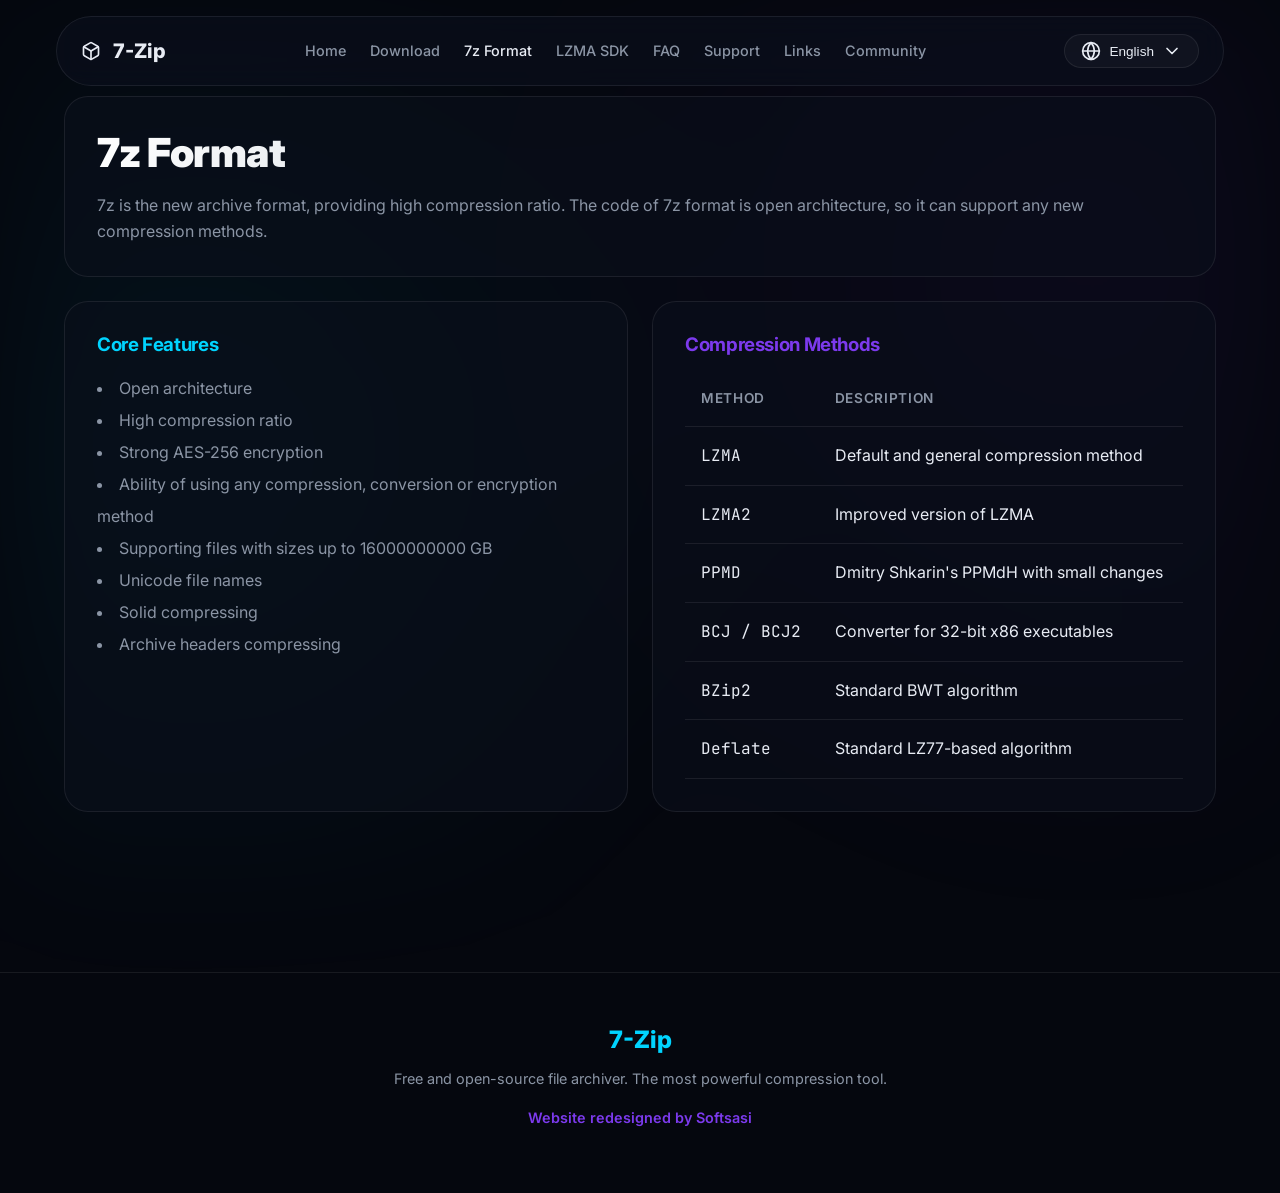
==== commit 24f128fe: "feat: add softsasi redesign credit to footer" ====
--- a/7z.html
+++ b/7z.html
@@ -86,6 +86,7 @@
     <div style="font-size:1.5rem; font-weight:800; color:var(--accent); margin-bottom:0.5rem;">7-Zip</div>
     <p data-i18n="footer_desc">Free and open-source file archiver. The most powerful compression tool.</p>
   </div>
+  <div style="text-align:center; margin-top:1rem; padding-bottom:1rem; font-size:0.9rem; color:var(--accent-2); font-weight:600;" data-i18n="footer_credit">Website redesigned by Softsasi</div>
 </footer>
 <script src="translations.js"></script><script src="script.js"></script>
 </body>
